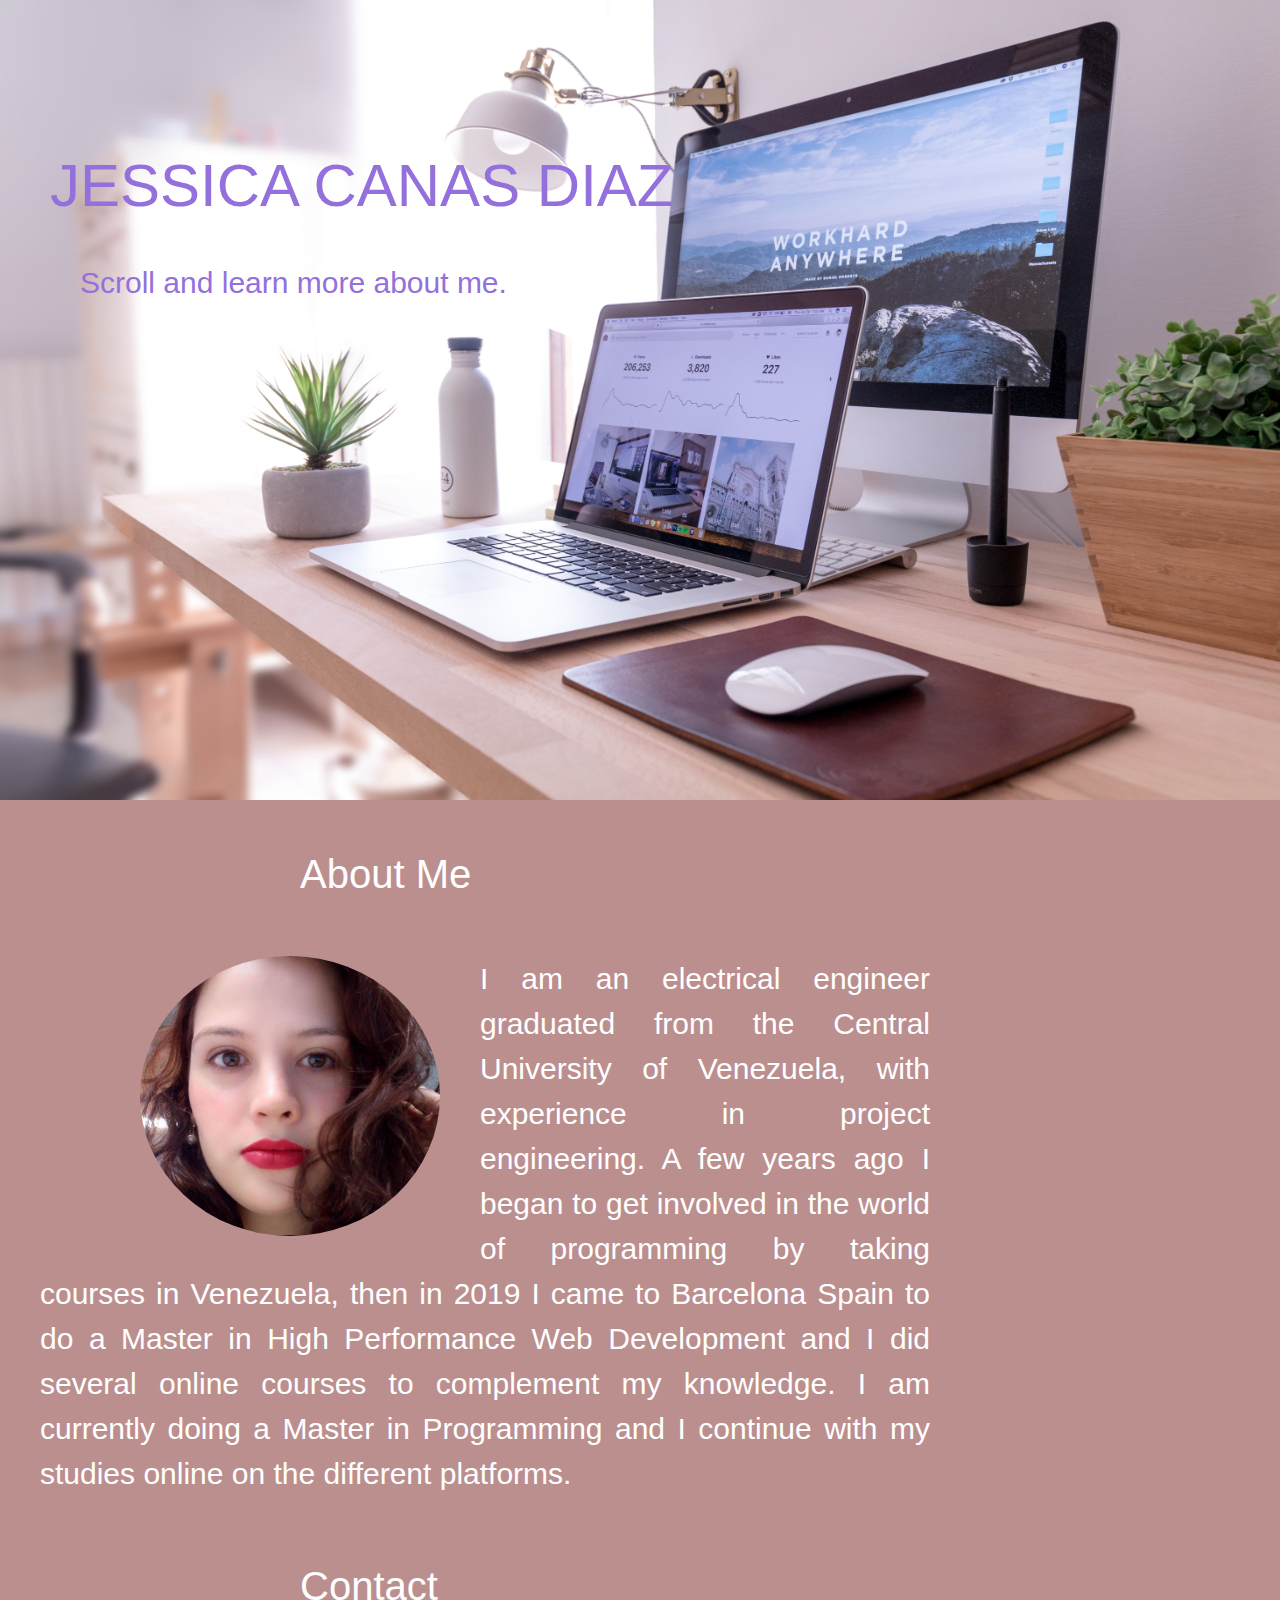
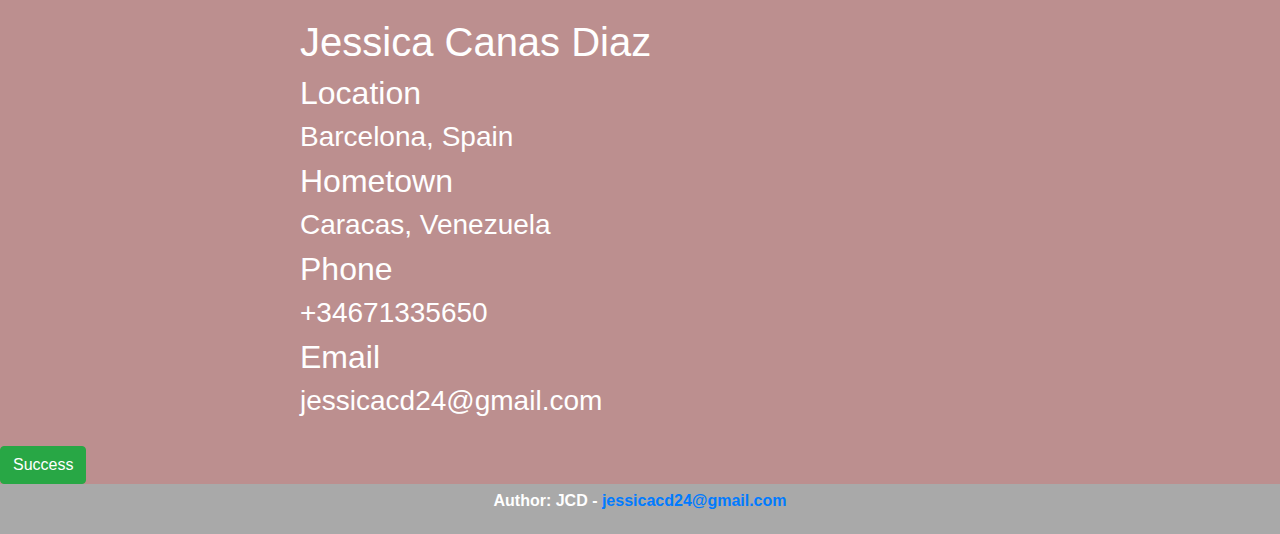
==== index.html @ 79d181d4 "font-awesome, bootstrap and contact" ====
<!DOCTYPE html>
<html lang="en">
<head>
    <title>Jessica Canas Diaz - Resume</title>
    <link rel="stylesheet" href="css/index.css">
    <link rel="stylesheet" href="fontawesome-free-5.15.1-web/css/fontawesome.min.css">
    <link rel="stylesheet" href="https://maxcdn.bootstrapcdn.com/bootstrap/4.0.0/css/bootstrap.min.css" integrity="sha384-Gn5384xqQ1aoWXA+058RXPxPg6fy4IWvTNh0E263XmFcJlSAwiGgFAW/dAiS6JXm" crossorigin="anonymous">
</head>
<body>
    <div class="header">
        <img alt="Desktop" class="headImage" src="img/desktop.jpg"/>
        <h1 class="name">JESSICA CANAS DIAZ</h1>
        <p class="learnMore">Scroll and learn more about me.</p>
    </div>
    <div class="aboutMe">
        <h1 class="title">About Me</h1>
        <p  class="description"><img alt="Avatar" class="avatar" src="img/avatar.jpeg"/>I am an electrical engineer graduated from the Central University of Venezuela, with experience in project engineering.
            A few years ago I began to get involved in the world of programming by taking courses in Venezuela, then in 2019
            I came to Barcelona Spain to do a Master in High Performance Web Development and I did several online courses to
            complement my knowledge.
            I am currently doing a Master in Programming and I continue with my studies online on the different platforms.
        </p>
        <div class="contact">
            <h1 class="contactTitle">Contact</h1>
            <h1 class="contactName">Jessica Canas Diaz</h1>
            <h2>Location</h2>
            <h3>Barcelona, Spain</h3>
            <h2>Hometown</h2>
            <h3>Caracas, Venezuela</h3>
            <h2>Phone</h2>
            <h3>+34671335650</h3>
            <h2>Email</h2>
            <h3>jessicacd24@gmail.com</h3>
        </div>
        <button type="button" class="btn btn-success">Success</button>
    </div>

    <footer>
        <p>Author: JCD - <a href="mailto:jessicacd24@gmail.com">jessicacd24@gmail.com</a></p>
    </footer>
</body>
</html>
---- css/index.css ----
.headImage
{
    width: 100%;
    height: 800px;
    position: relative;
}

.name
{
    position: absolute;
    top: 150px;
    left: 50px;
    color: mediumpurple;
    font-size: 60px;
}

.learnMore
{
    position: absolute;
    top: 260px;
    left: 80px;
    color: mediumpurple;
    font-size: 30px;
}

.aboutMe
{
    background-color: rosybrown;
    color: white;
}

.title
{
    padding-left: 300px;
    padding-top: 50px;
    padding-bottom: 50px;
}

.description
{
    padding-left: 40px;
    padding-right: 350px;
    display: inline-block;
    font-size: 30px;
    text-align: justify;
}

.avatar
{
    border-radius: 50%;
    margin-left: 100px;
    height: 280px;
    width: 300px;
    float: left;
    margin-right: 40px;
}

.contact
{
    padding-left: 300px;
    padding-top: 50px;
    padding-bottom: 20px;
}


footer
{
    background-color: darkgray;
    color: white;
    font-weight: bolder;
    text-align: center;
    width: 100%;
    text-decoration: none;
    height: 50px;
    padding-top: 5px;
}
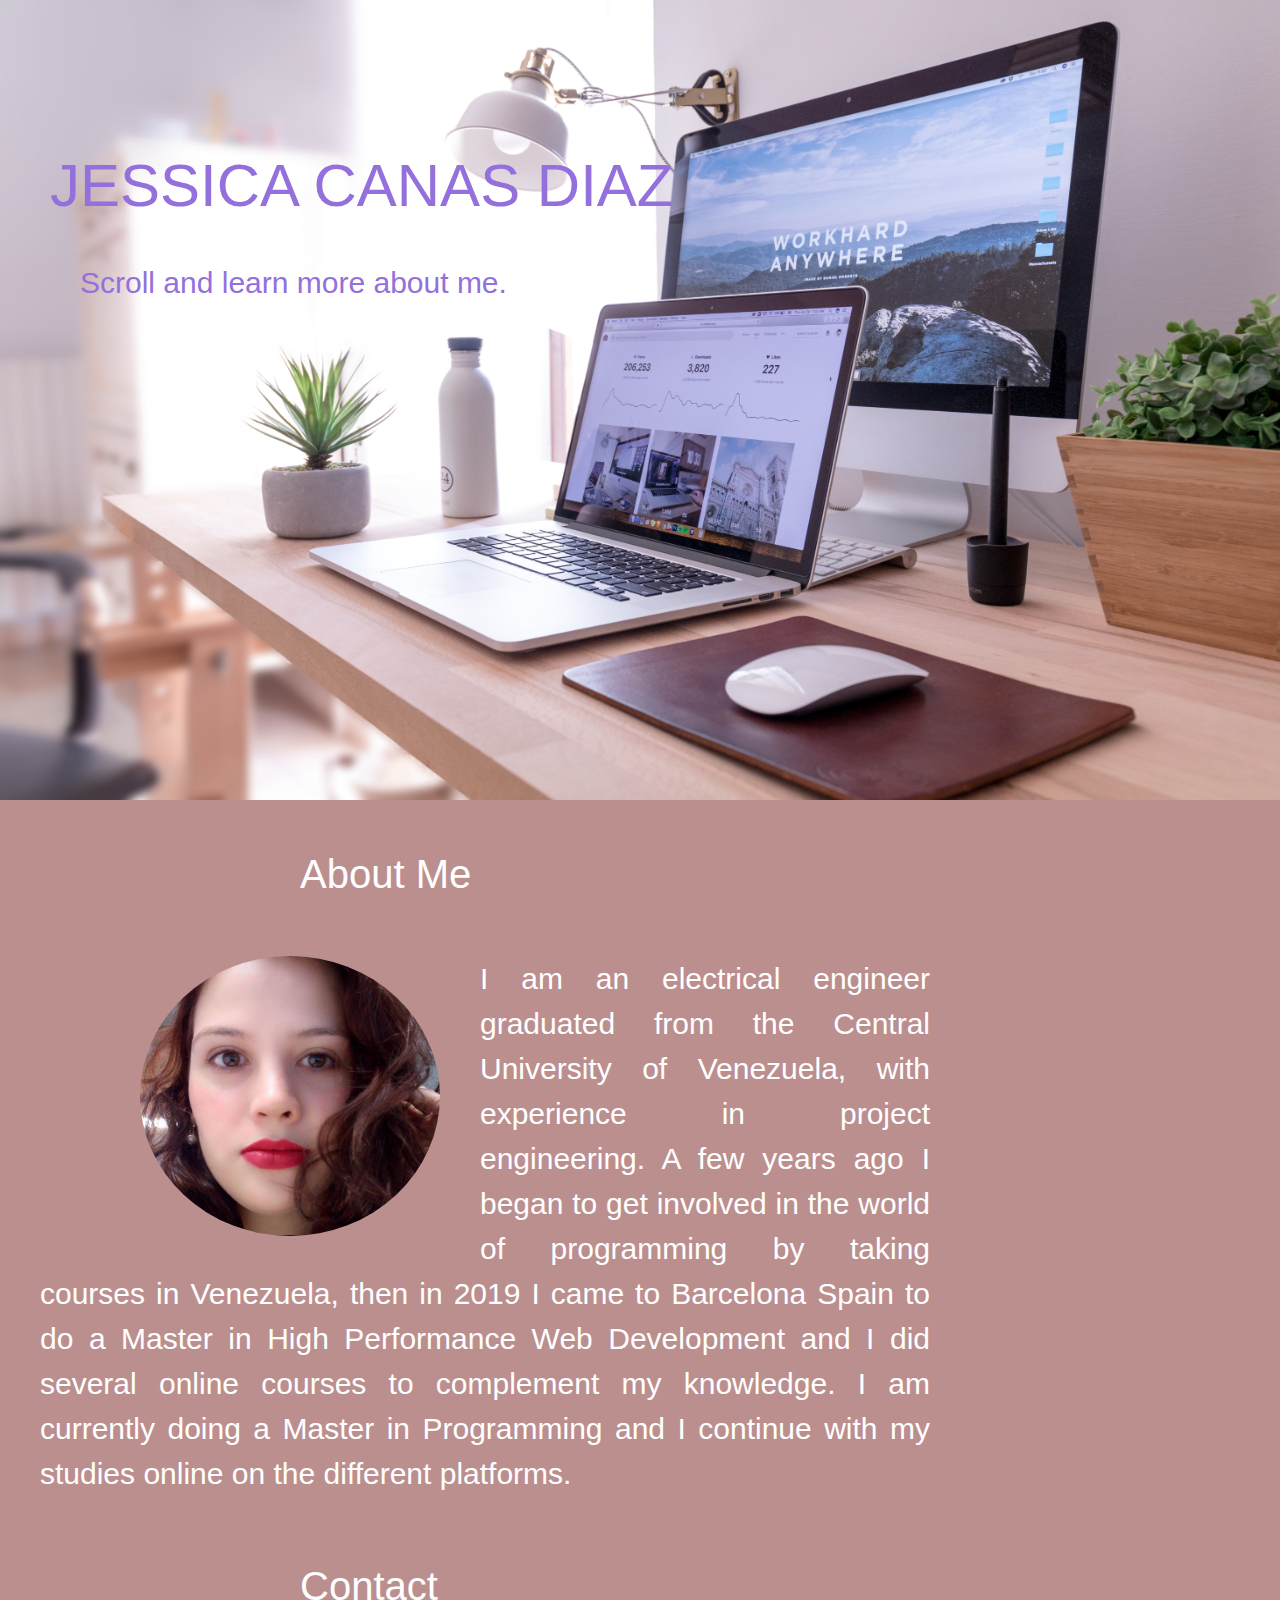
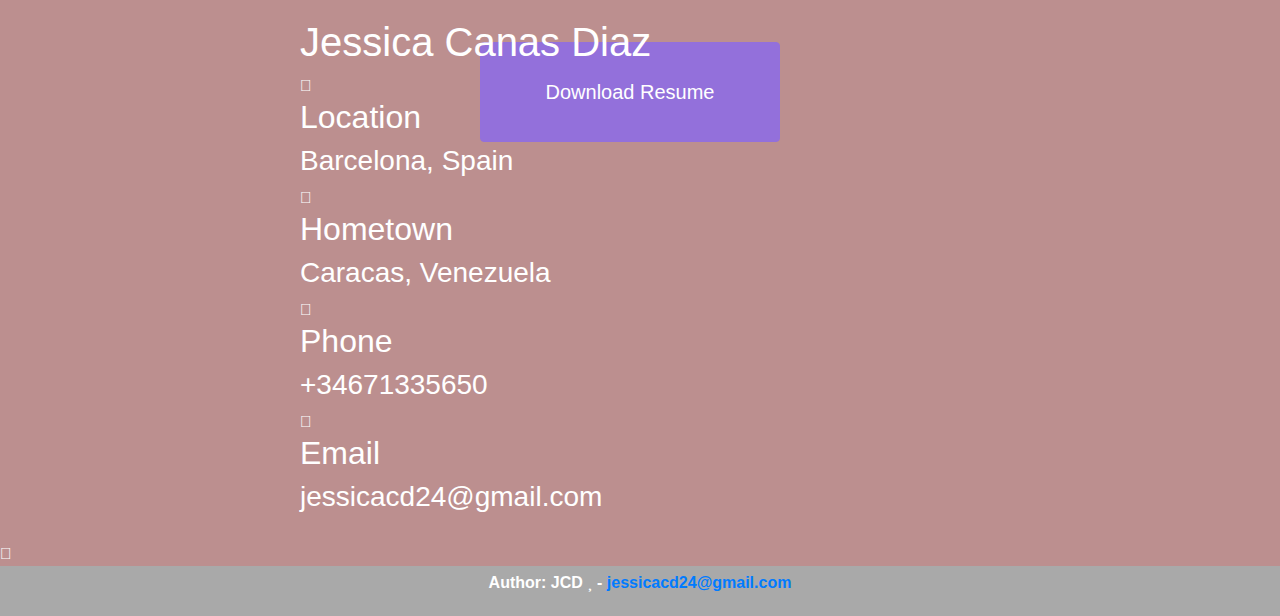
==== commit 9fc71469: "button download resume" ====
--- a/index.html
+++ b/index.html
@@ -3,7 +3,7 @@
 <head>
     <title>Jessica Canas Diaz - Resume</title>
     <link rel="stylesheet" href="css/index.css">
-    <link rel="stylesheet" href="fontawesome-free-5.15.1-web/css/fontawesome.min.css">
+    <link rel="stylesheet" href="css/fontawesome.min.css">
     <link rel="stylesheet" href="https://maxcdn.bootstrapcdn.com/bootstrap/4.0.0/css/bootstrap.min.css" integrity="sha384-Gn5384xqQ1aoWXA+058RXPxPg6fy4IWvTNh0E263XmFcJlSAwiGgFAW/dAiS6JXm" crossorigin="anonymous">
 </head>
 <body>
@@ -23,20 +23,24 @@
         <div class="contact">
             <h1 class="contactTitle">Contact</h1>
             <h1 class="contactName">Jessica Canas Diaz</h1>
+            <i class="fas fa-globe-americas"> </i>
             <h2>Location</h2>
             <h3>Barcelona, Spain</h3>
+            <i class="fas fa-globe"> </i>
             <h2>Hometown</h2>
             <h3>Caracas, Venezuela</h3>
+            <i class="fas fa-phone-alt"> </i>
             <h2>Phone</h2>
             <h3>+34671335650</h3>
+            <i class="fas fa-envelope-open-text"> </i>
             <h2>Email</h2>
             <h3>jessicacd24@gmail.com</h3>
         </div>
-        <button type="button" class="btn btn-success">Success</button>
+        <i class="fas fa-download"></i> <button type="button" class="btn btn-success" id="btn">Download Resume</button>
     </div>
 
     <footer>
-        <p>Author: JCD - <a href="mailto:jessicacd24@gmail.com">jessicacd24@gmail.com</a></p>
+        <p>Author: JCD  <i class="fas fa-heart"> </i> - <a href="mailto:jessicacd24@gmail.com">jessicacd24@gmail.com</a></p>
     </footer>
 </body>
 </html>--- a/css/index.css
+++ b/css/index.css
@@ -62,6 +62,33 @@
     padding-bottom: 20px;
 }
 
+#btn
+{
+    float: right;
+    margin-top: -500px;
+    margin-right: 500px;
+    width: 300px;
+    height: 100px;
+    font-size: 20px;
+    background-color: mediumpurple;
+    border-color: mediumpurple;
+    cursor: pointer;
+}
+
+#btn:focus
+{
+    outline: none;
+    box-shadow: none;
+    border:2px solid transparent;
+    background-color: purple;
+}
+
+#btn:hover
+{
+    background-color: purple;
+    border:2px solid transparent;
+    box-shadow: none;
+}
 
 footer
 {
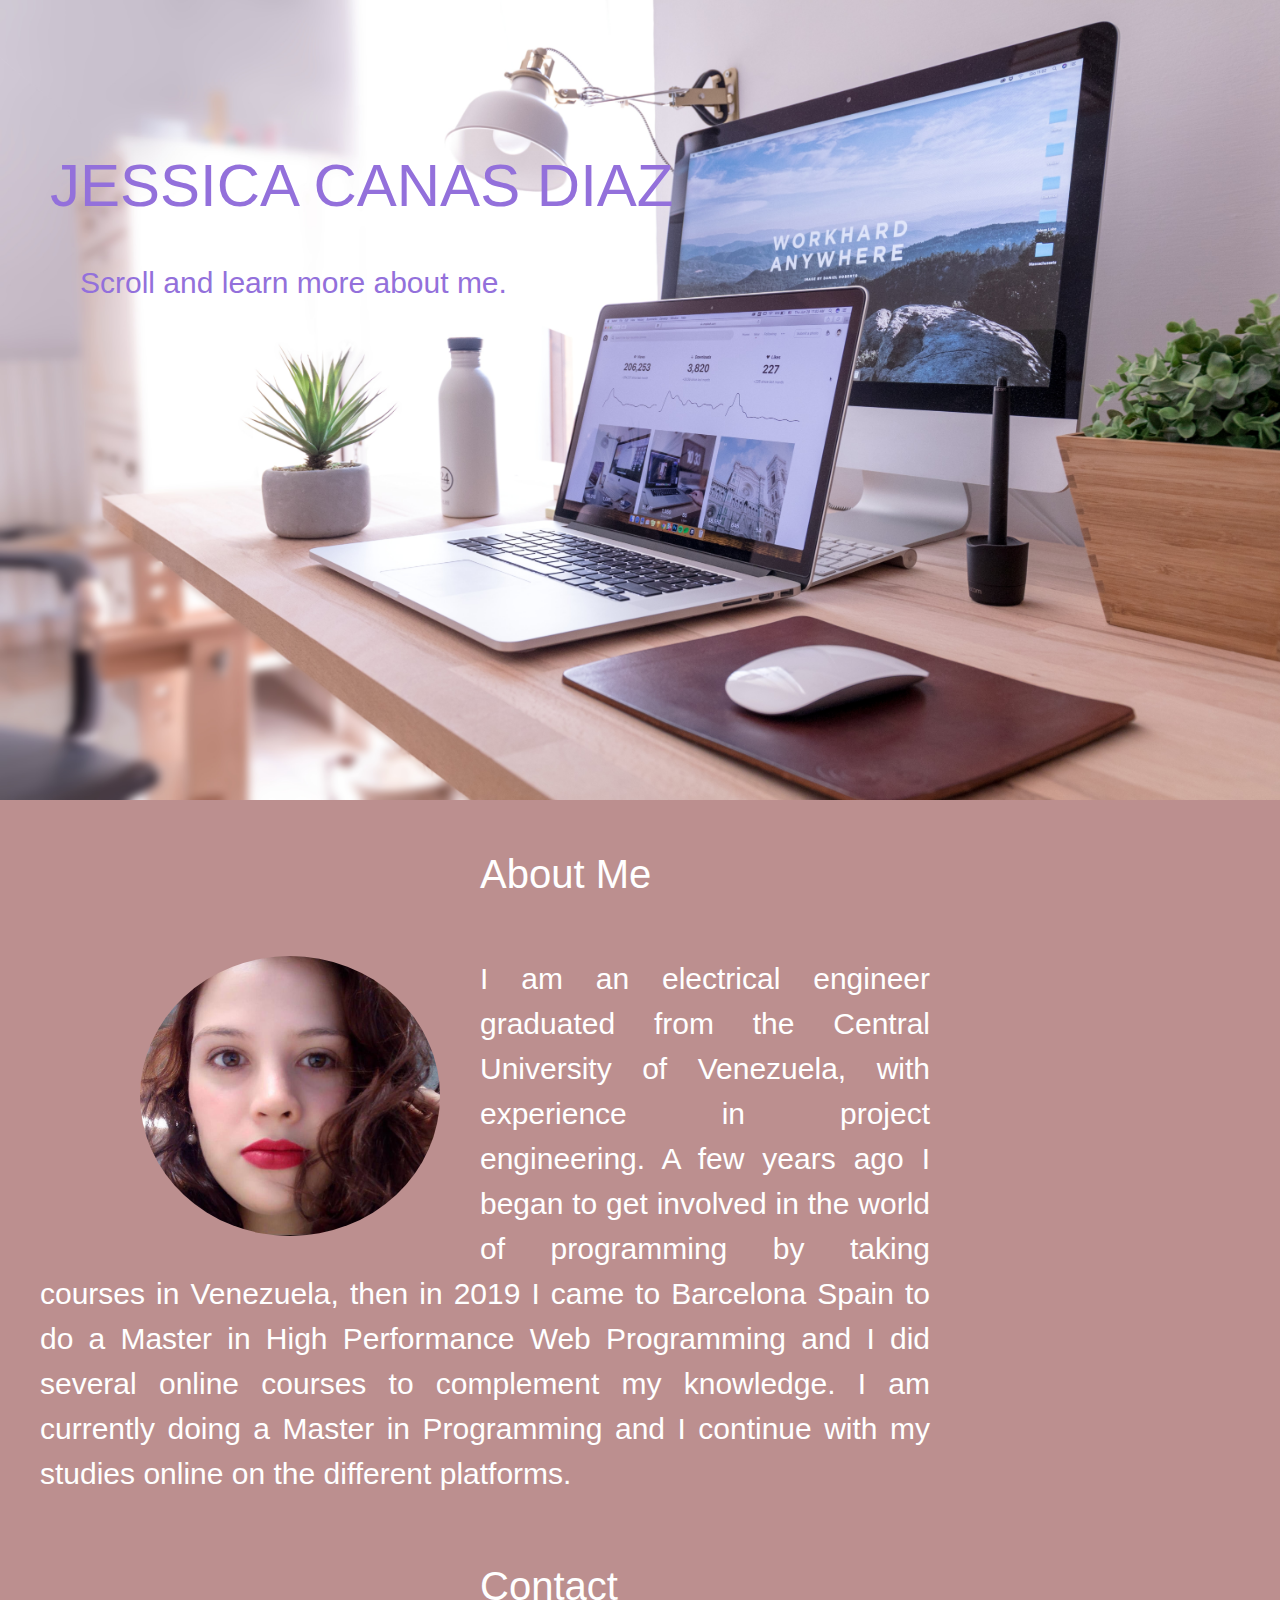
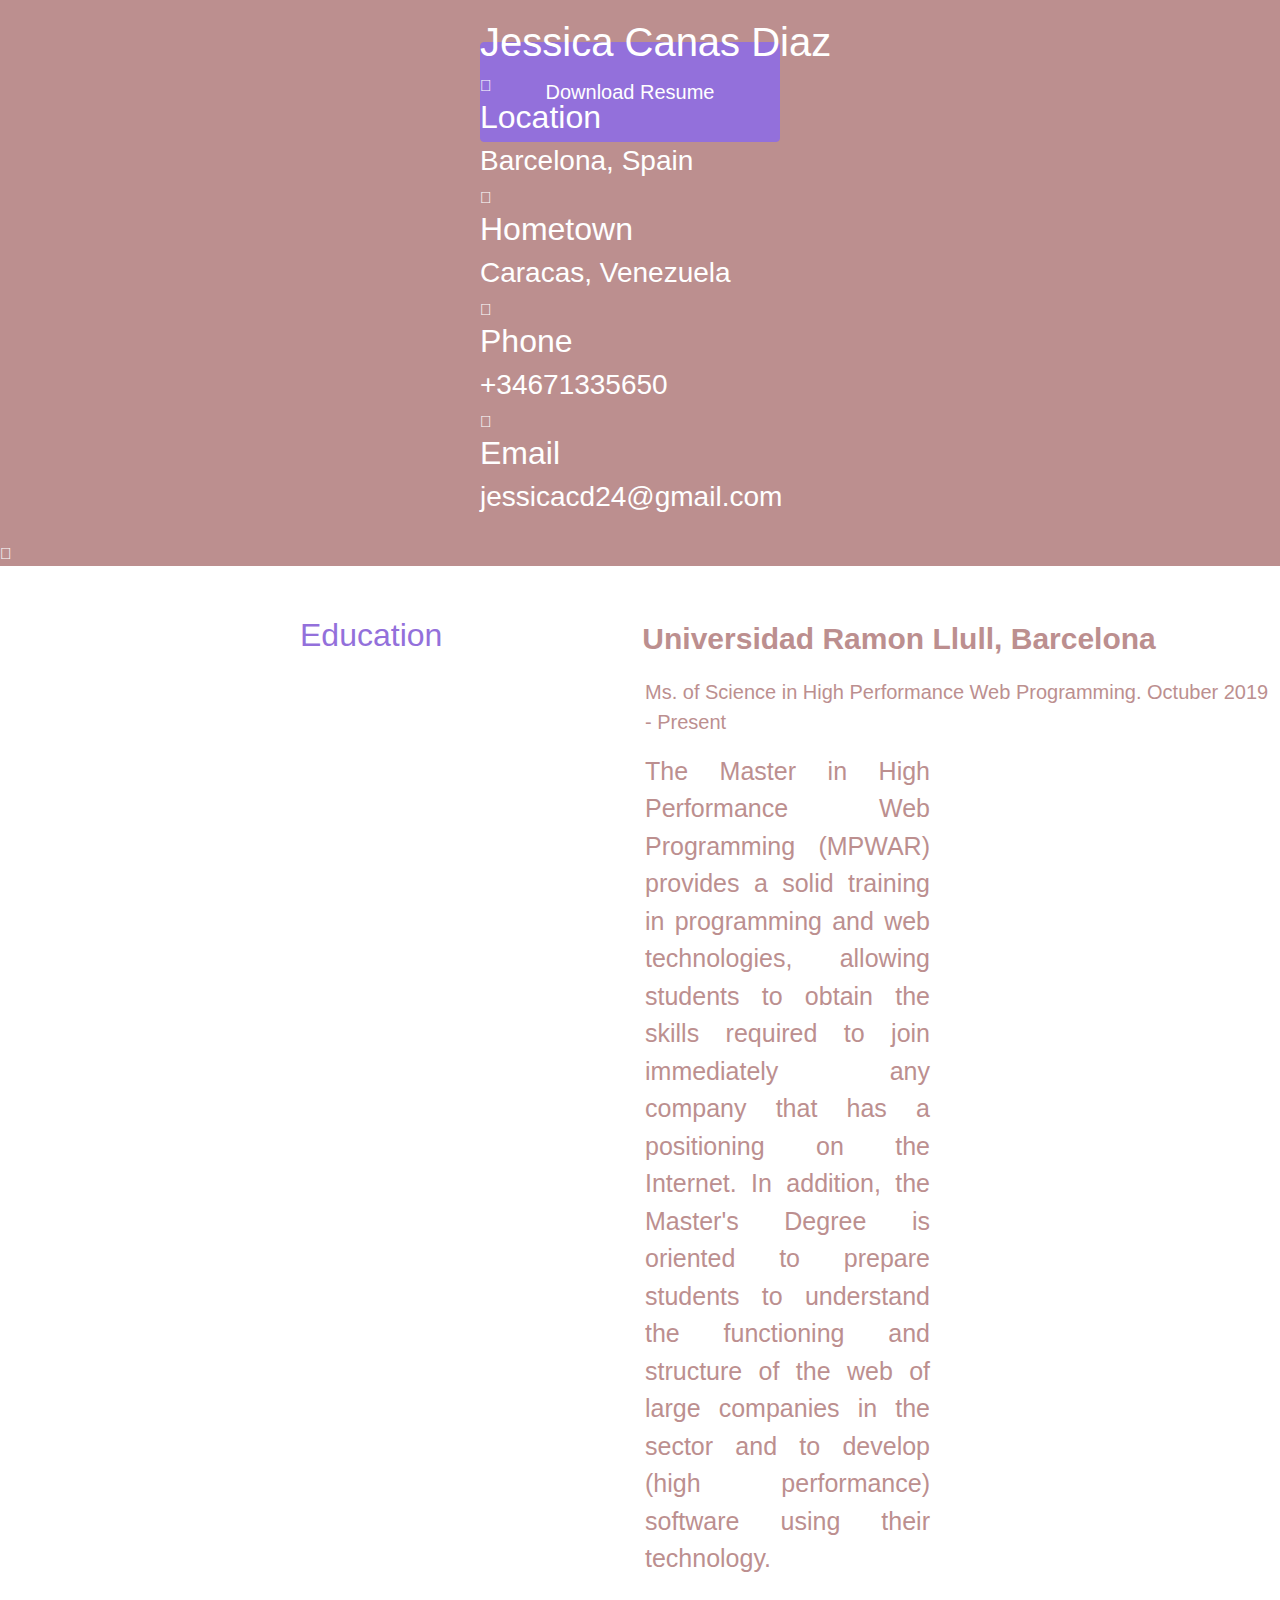
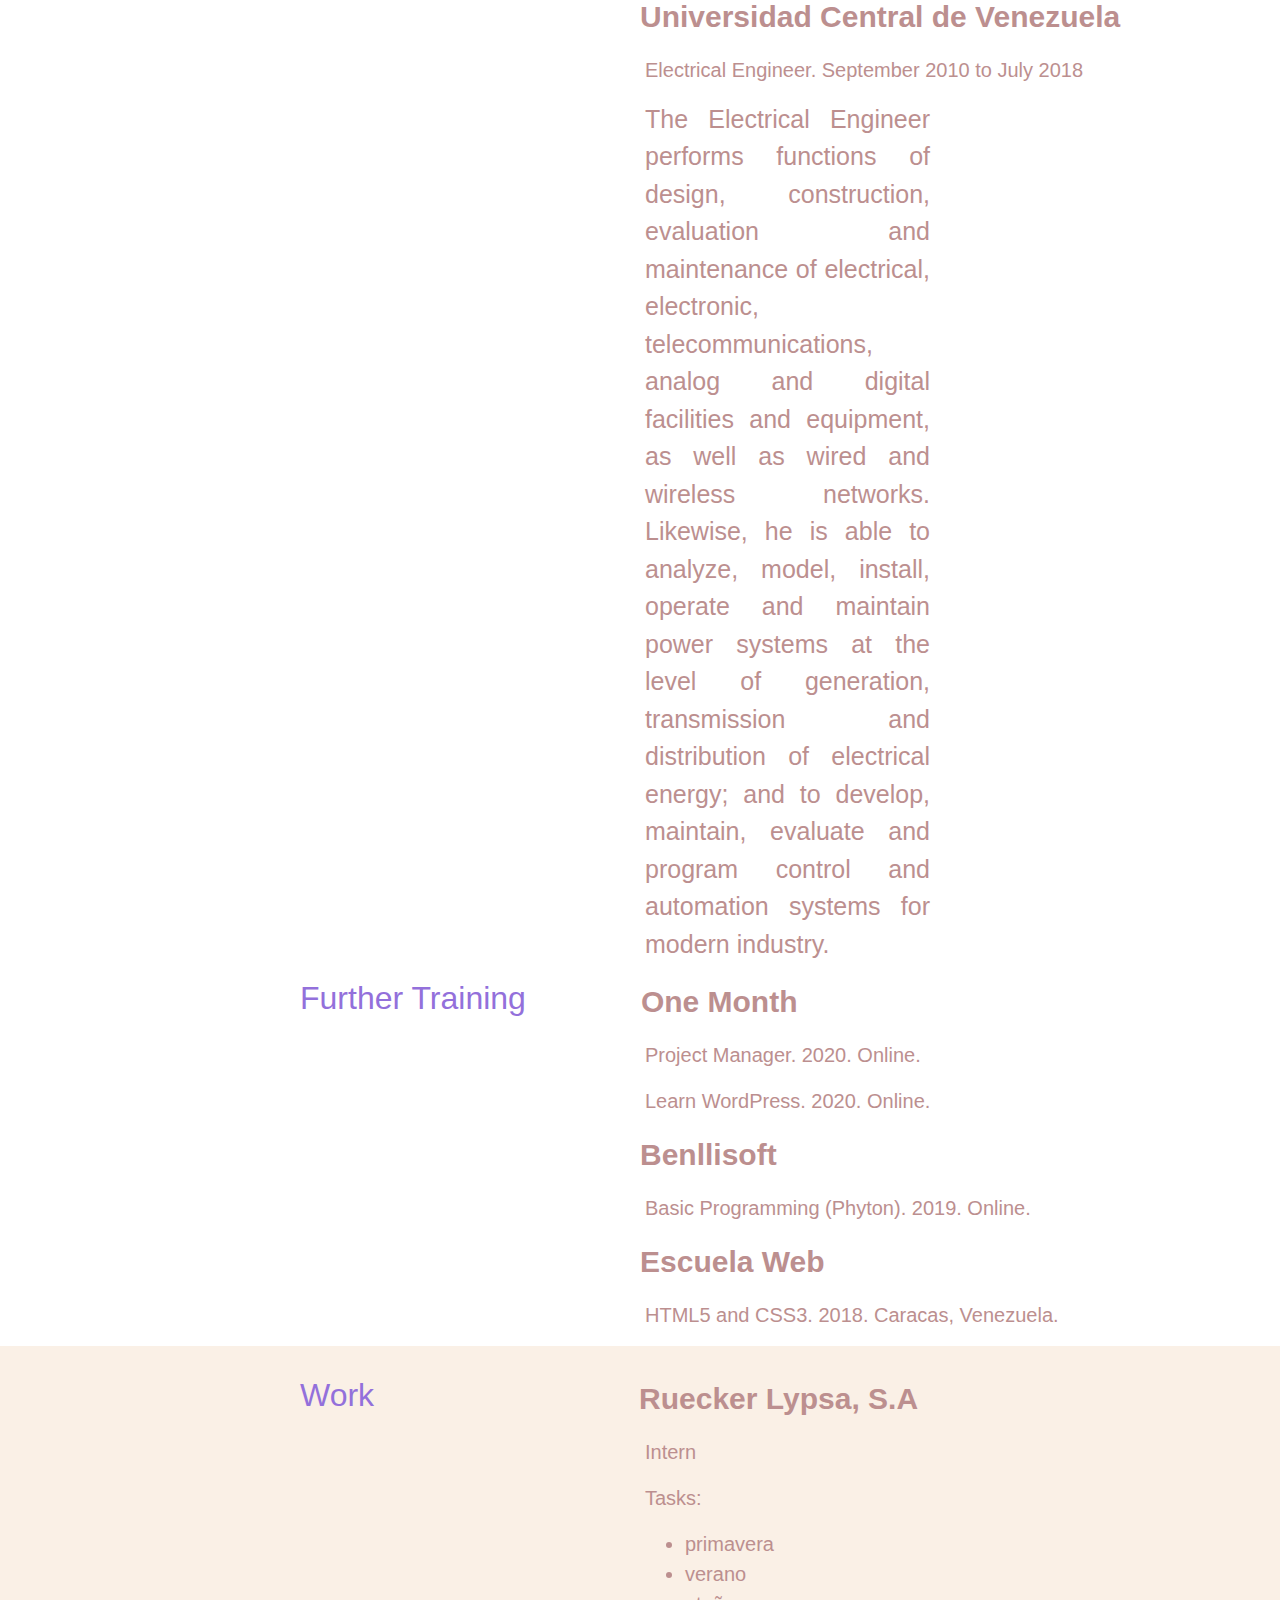
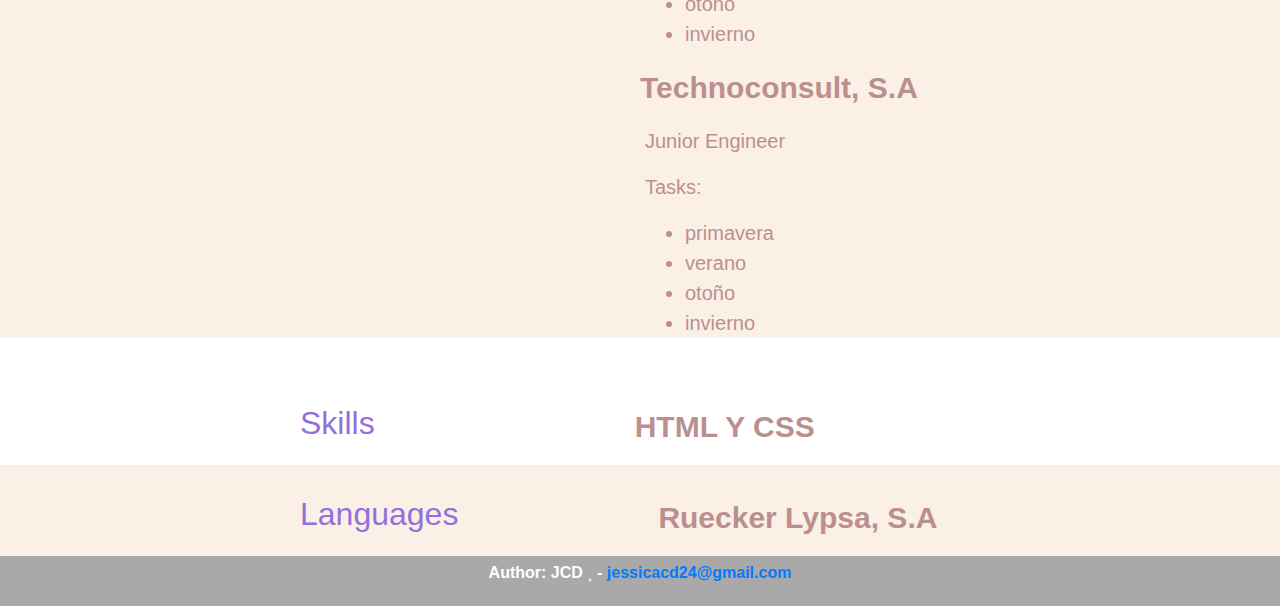
==== commit 881dd725: "education and work" ====
--- a/index.html
+++ b/index.html
@@ -13,10 +13,10 @@
         <p class="learnMore">Scroll and learn more about me.</p>
     </div>
     <div class="aboutMe">
-        <h1 class="title">About Me</h1>
+        <h1 class="aboutMe-title">About Me</h1>
         <p  class="description"><img alt="Avatar" class="avatar" src="img/avatar.jpeg"/>I am an electrical engineer graduated from the Central University of Venezuela, with experience in project engineering.
             A few years ago I began to get involved in the world of programming by taking courses in Venezuela, then in 2019
-            I came to Barcelona Spain to do a Master in High Performance Web Development and I did several online courses to
+            I came to Barcelona Spain to do a Master in High Performance Web Programming and I did several online courses to
             complement my knowledge.
             I am currently doing a Master in Programming and I continue with my studies online on the different platforms.
         </p>
@@ -36,7 +36,73 @@
             <h2>Email</h2>
             <h3>jessicacd24@gmail.com</h3>
         </div>
-        <i class="fas fa-download"></i> <button type="button" class="btn btn-success" id="btn">Download Resume</button>
+        <i class="fas fa-download"></i> <button type="button" class="btn btn-success" id="btn"><a id="resume-link" href="doc/JessicaCanasResume.pdf">Download Resume</a></button>
+    </div>
+    <div class="education">
+        <h2 class="education-title">Education</h2>
+        <p class="education-school">Universidad Ramon Llull, Barcelona</p>
+        <p class="education-degree">Ms. of Science in High Performance Web Programming. Octuber 2019 - Present</p>
+        <p class="education-description">The Master in High Performance Web Programming (MPWAR) provides a
+            solid training in programming and web technologies, allowing students to obtain the skills
+            required to join immediately any company that has a positioning on the Internet. In addition,
+            the Master's Degree is oriented to prepare students to understand the functioning and structure
+            of the web of large companies in the sector and to develop (high performance) software using
+            their technology.
+        </p>
+
+        <p class="education-school" id="ucv-title">Universidad Central de Venezuela</p>
+        <p class="education-degree">Electrical Engineer. September 2010 to July 2018</p>
+        <p class="education-description">The Electrical Engineer performs functions of design, construction,
+            evaluation and maintenance of electrical, electronic, telecommunications, analog and digital
+            facilities and equipment, as well as wired and wireless networks. Likewise, he is able to
+            analyze, model, install, operate and maintain power systems at the level of generation,
+            transmission and distribution of electrical energy; and to develop, maintain, evaluate and
+            program control and automation systems for modern industry.
+        </p>
+
+        <h2 class="education-title">Further Training</h2>
+        <p class="education-school" id="oneMonth">One Month</p>
+        <p class="education-degree">Project Manager.  2020. Online.</p>
+        <p class="education-degree">Learn WordPress.  2020. Online.</p>
+        <p class="education-school" id="benllisoft">Benllisoft</p>
+        <p class="education-degree">Basic Programming (Phyton).  2019. Online.</p>
+        <p class="education-school" id="school-web">Escuela Web</p>
+        <p class="education-degree">HTML5 and CSS3.  2018. Caracas, Venezuela.</p>
+    </div>
+    <div class="work">
+        <h2 class="education-title">Work</h2>
+        <p class="education-school" id="ruecker">Ruecker Lypsa, S.A</p>
+        <div class="education-degree">
+            <p>Intern</p>
+            <p>Tasks:</p>
+            <ul>
+                <li> primavera</li>
+                <li> verano </li>
+                <li> otoño </li>
+                <li> invierno </li>
+            </ul>
+        </div>
+        <p class="education-school" id="technoconsult">Technoconsult, S.A</p>
+        <div class="education-degree">
+            <p>Junior Engineer</p>
+            <p>Tasks:</p>
+            <ul>
+                <li> primavera</li>
+                <li> verano </li>
+                <li> otoño </li>
+                <li> invierno </li>
+            </ul>
+        </div>
+    </div>
+
+    <div class="skills">
+        <h2 class="education-title">Skills</h2>
+        <p class="education-school" id="html">HTML Y CSS</p>
+    </div>
+
+    <div class="languages">
+        <h2 class="education-title">Languages</h2>
+        <p class="education-school" id=" ">Ruecker Lypsa, S.A</p>
     </div>
 
     <footer>
--- a/css/index.css
+++ b/css/index.css
@@ -29,9 +29,9 @@
     color: white;
 }
 
-.title
+.aboutMe-title
 {
-    padding-left: 300px;
+    padding-left: 480px;
     padding-top: 50px;
     padding-bottom: 50px;
 }
@@ -57,7 +57,7 @@
 
 .contact
 {
-    padding-left: 300px;
+    padding-left: 480px;
     padding-top: 50px;
     padding-bottom: 20px;
 }
@@ -90,6 +90,102 @@
     box-shadow: none;
 }
 
+#resume-link:link, #resume-link:visited, #resume-link:active
+{
+    text-decoration:none;
+    color: white;
+}
+
+.education
+{
+    background-color: white;
+    padding-top: 50px;
+}
+
+.education-title
+{
+    padding-left: 300px;
+    color: mediumpurple;
+    float: left;
+}
+
+.education-school
+{
+    display: inline-block;
+    padding-left: 200px;
+    font-size: 30px;
+    color: rosybrown;
+    font-weight: bolder;
+}
+
+.education-degree
+{
+    padding-left: 645px;
+    font-size: 20px;
+    color: rosybrown;
+}
+
+.education-description
+{
+    padding-left: 645px;
+    padding-right: 350px;
+    font-size: 25px;
+    color: rosybrown;
+    text-align: justify;
+}
+
+#ucv-title
+{
+    padding-left: 640px;
+}
+
+#oneMonth
+{
+    padding-left: 115px;
+}
+
+#benllisoft
+{
+    padding-left: 640px;
+}
+
+#school-web
+{
+    padding-left: 640px;
+}
+.work
+{
+    background-color: linen;
+    padding-top: 30px;
+}
+
+#ruecker
+{
+    padding-left: 265px;
+}
+
+#technoconsult
+{
+    padding-left: 640px;
+}
+
+.skills
+{
+    background-color: white;
+    padding-top: 50px;
+}
+
+#html
+{
+    padding-left: 260px;
+}
+
+.languages
+{
+    background-color: linen;
+    padding-top: 30px;
+}
+
 footer
 {
     background-color: darkgray;
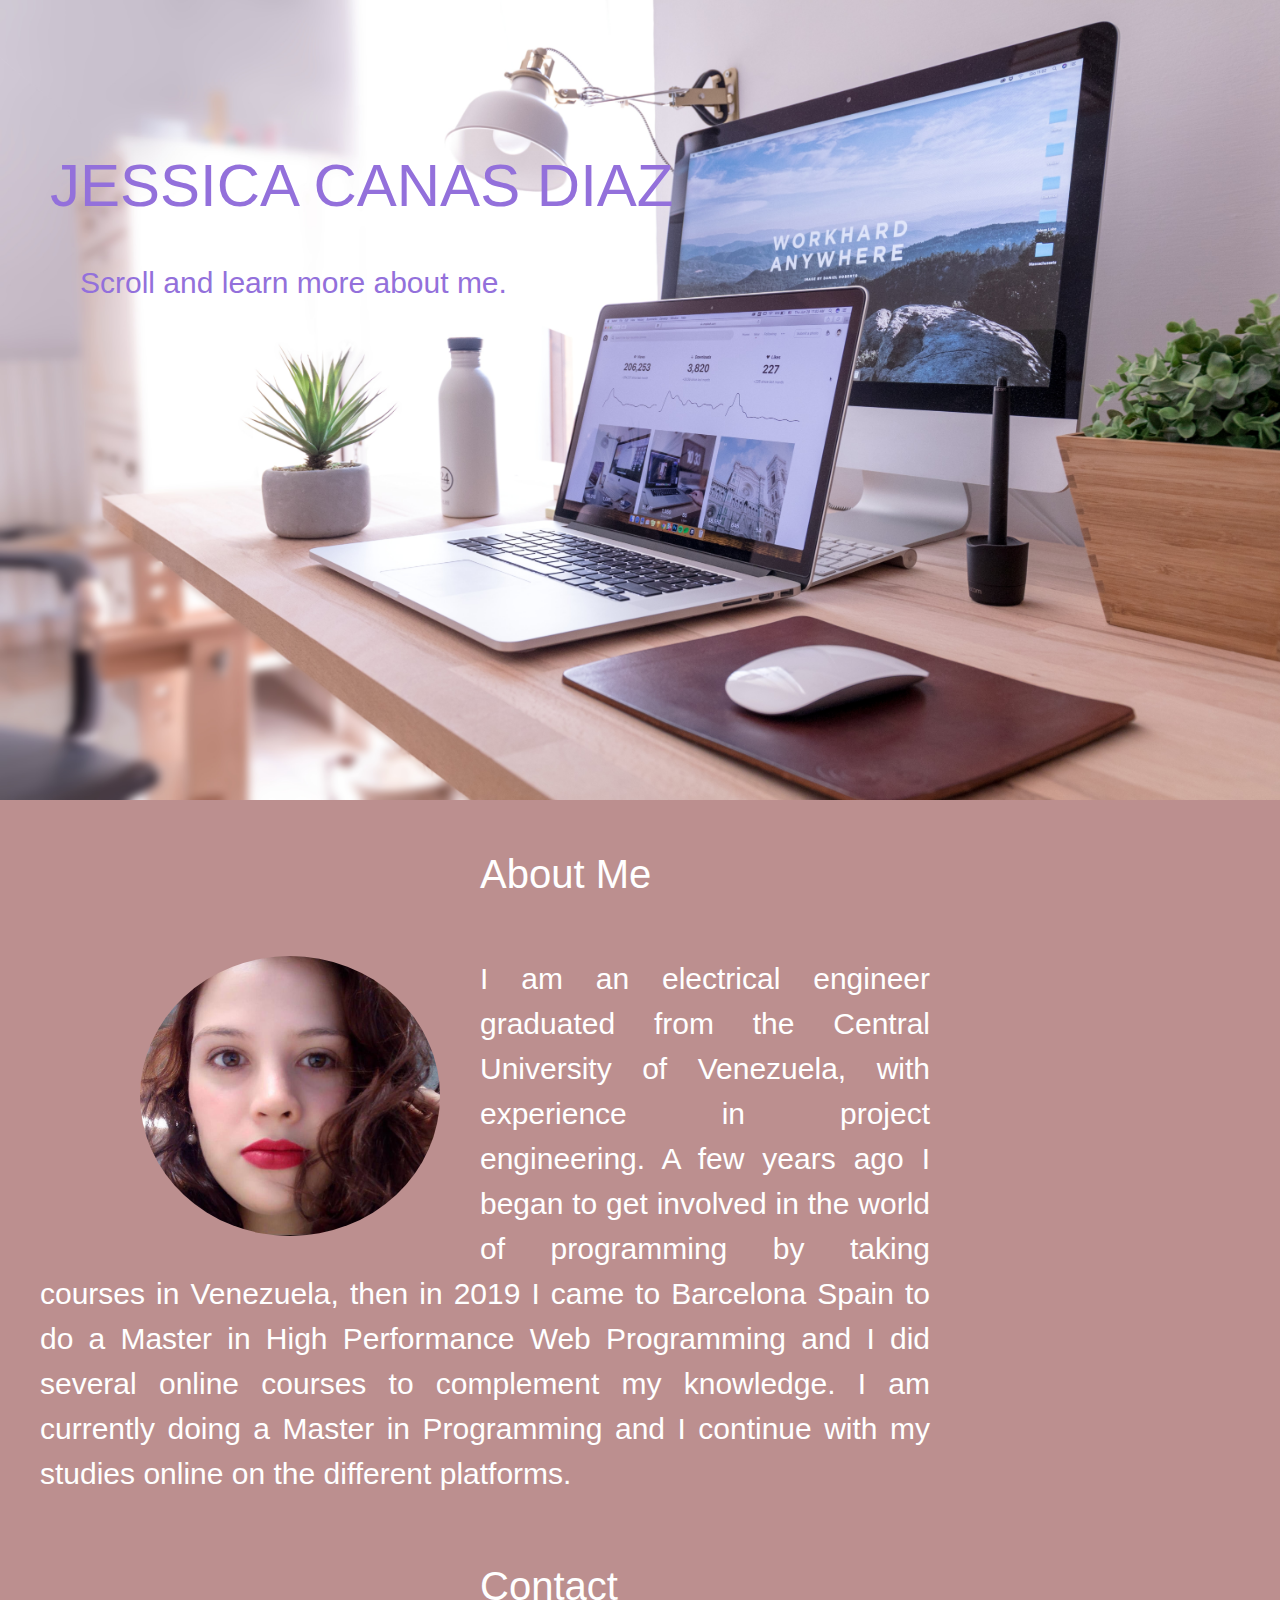
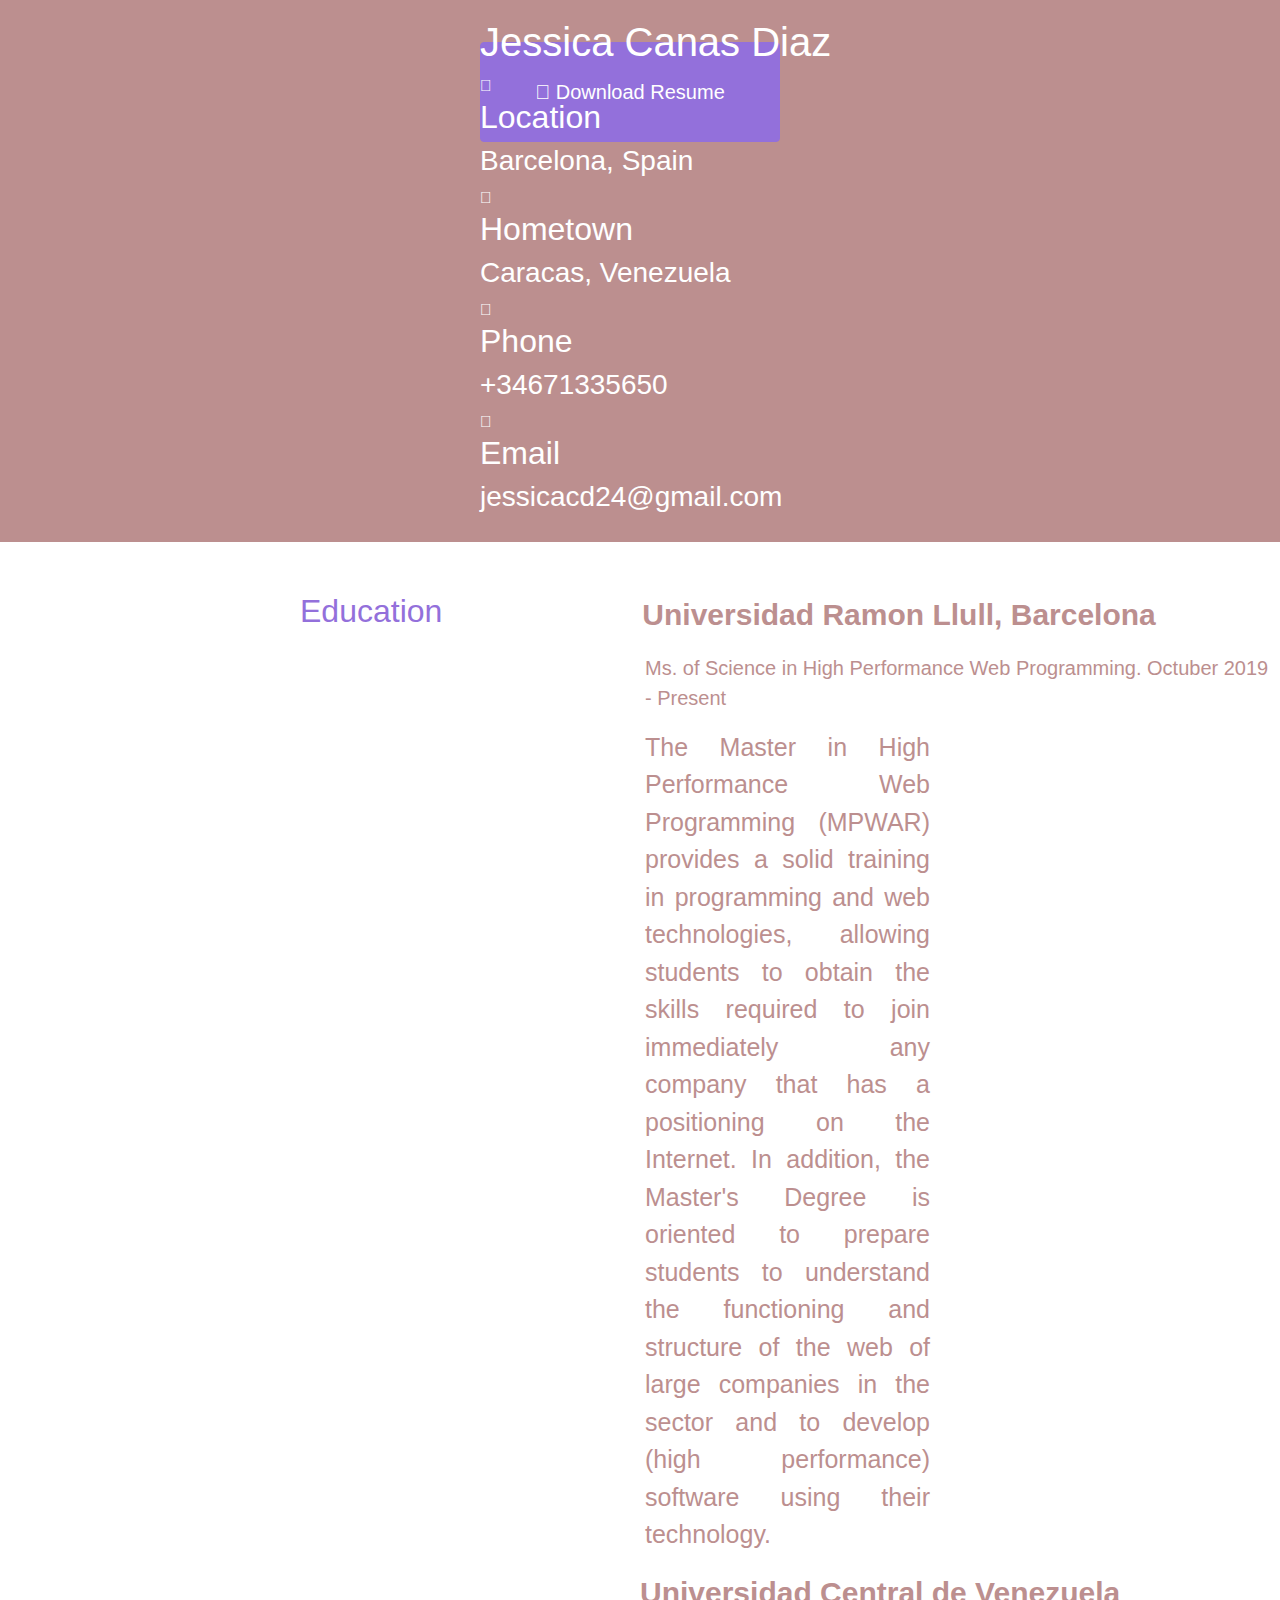
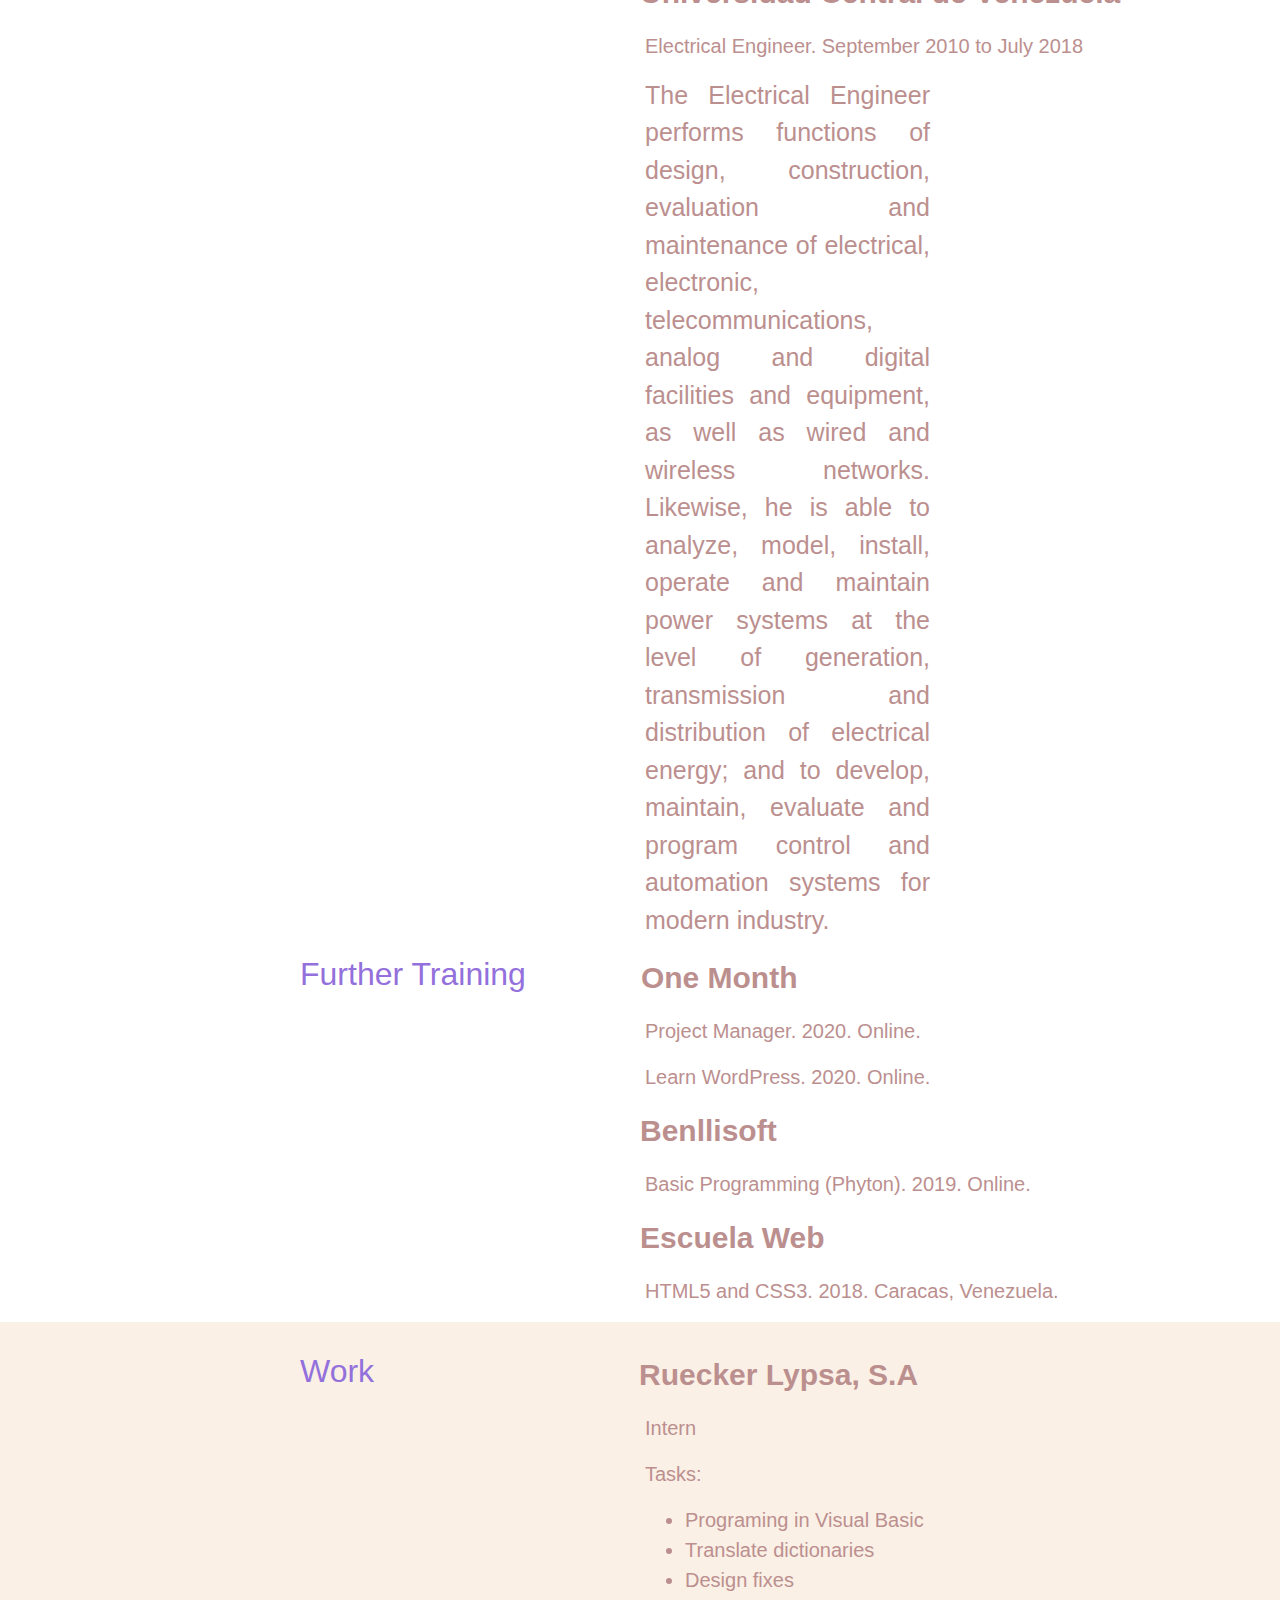
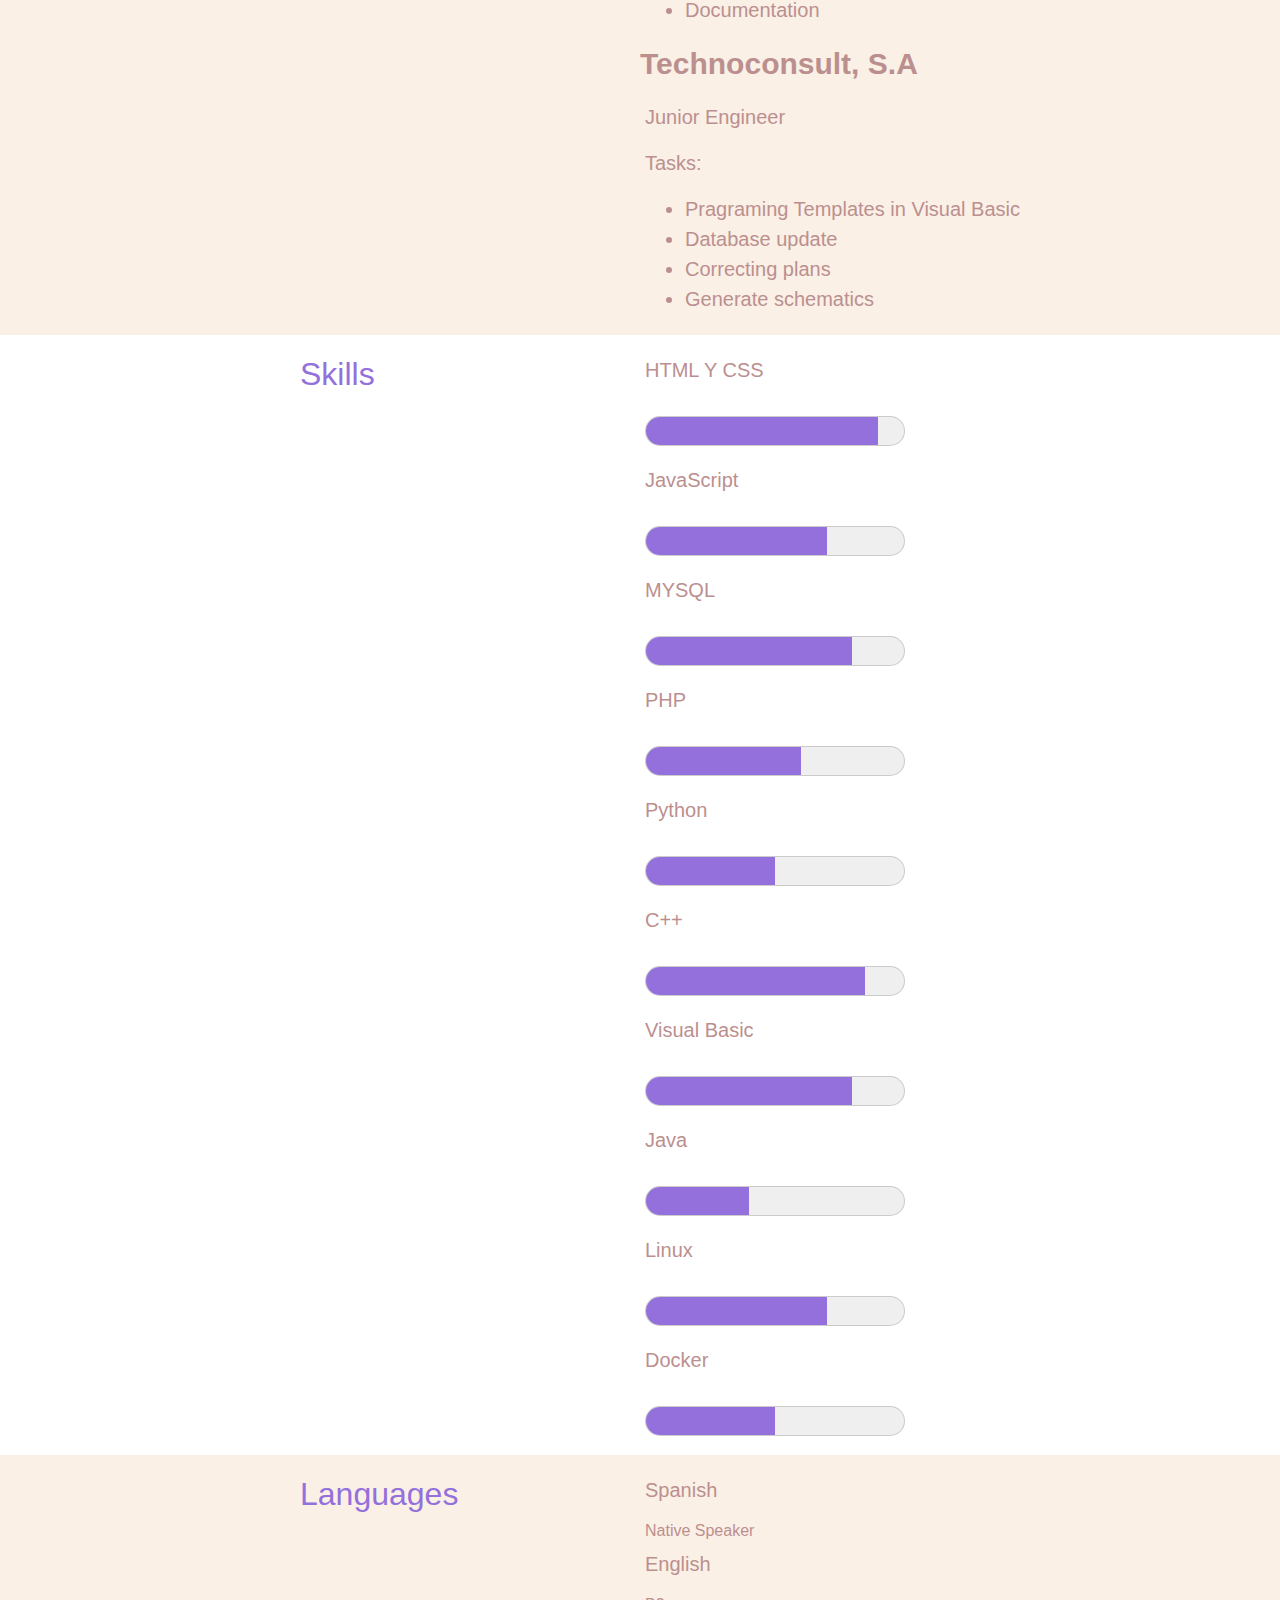
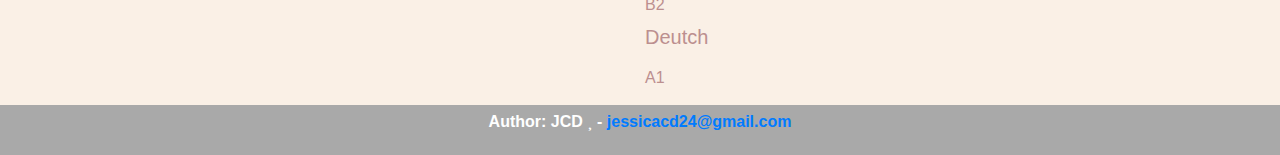
==== commit 5d55352a: "skills and languages" ====
--- a/index.html
+++ b/index.html
@@ -36,7 +36,7 @@
             <h2>Email</h2>
             <h3>jessicacd24@gmail.com</h3>
         </div>
-        <i class="fas fa-download"></i> <button type="button" class="btn btn-success" id="btn"><a id="resume-link" href="doc/JessicaCanasResume.pdf">Download Resume</a></button>
+        <button type="button" class="btn btn-success" id="btn"> <i class="fas fa-download"></i> <a id="resume-link" href="doc/JessicaCanasResume.pdf">Download Resume</a> </button>
     </div>
     <div class="education">
         <h2 class="education-title">Education</h2>
@@ -76,10 +76,10 @@
             <p>Intern</p>
             <p>Tasks:</p>
             <ul>
-                <li> primavera</li>
-                <li> verano </li>
-                <li> otoño </li>
-                <li> invierno </li>
+                <li>Programing in Visual Basic</li>
+                <li>Translate dictionaries</li>
+                <li>Design fixes</li>
+                <li>Documentation</li>
             </ul>
         </div>
         <p class="education-school" id="technoconsult">Technoconsult, S.A</p>
@@ -87,22 +87,51 @@
             <p>Junior Engineer</p>
             <p>Tasks:</p>
             <ul>
-                <li> primavera</li>
-                <li> verano </li>
-                <li> otoño </li>
-                <li> invierno </li>
+                <li>Pragraming Templates in Visual Basic</li>
+                <li>Database update</li>
+                <li>Correcting plans</li>
+                <li>Generate schematics</li>
             </ul>
         </div>
     </div>
 
     <div class="skills">
         <h2 class="education-title">Skills</h2>
-        <p class="education-school" id="html">HTML Y CSS</p>
+
+        <div class="education-degree">
+            <p>HTML Y CSS</p>
+            <meter min="0" max="100" value="90"></meter>
+            <p>JavaScript</p>
+            <meter min="0" max="100" value="70"></meter>
+            <p>MYSQL</p>
+            <meter min="0" max="100" value="80"></meter>
+            <p>PHP</p>
+            <meter min="0" max="100" value="60"></meter>
+            <p>Python</p>
+            <meter min="0" max="100" value="50"></meter>
+            <p>C++</p>
+            <meter min="0" max="100" value="85"></meter>
+            <p>Visual Basic</p>
+            <meter min="0" max="100" value="80"></meter>
+            <p>Java</p>
+            <meter min="0" max="100" value="40"></meter>
+            <p>Linux</p>
+            <meter min="0" max="100" value="70"></meter>
+            <p>Docker</p>
+            <meter min="0" max="100" value="50"></meter>
+        </div>
     </div>
 
     <div class="languages">
         <h2 class="education-title">Languages</h2>
-        <p class="education-school" id=" ">Ruecker Lypsa, S.A</p>
+        <div class="education-degree">
+            <p>Spanish</p>
+            <h6>Native Speaker</h6>
+            <p>English</p>
+            <h6>B2</h6>
+            <p>Deutch</p>
+            <h6>A1</h6>
+        </div>
     </div>
 
     <footer>
--- a/css/index.css
+++ b/css/index.css
@@ -157,6 +157,7 @@
 {
     background-color: linen;
     padding-top: 30px;
+    padding-bottom: 5px;
 }
 
 #ruecker
@@ -172,18 +173,30 @@
 .skills
 {
     background-color: white;
-    padding-top: 50px;
+    padding-top: 20px;
 }
 
 #html
 {
-    padding-left: 260px;
+    padding-left: 265px;
 }
 
 .languages
 {
     background-color: linen;
-    padding-top: 30px;
+    padding-top: 20px;
+    padding-bottom: 10px;
+}
+
+meter
+{
+    height: 60px;
+    width: 260px;
+}
+
+meter::-webkit-meter-optimum-value
+{
+    background: mediumpurple;
 }
 
 footer
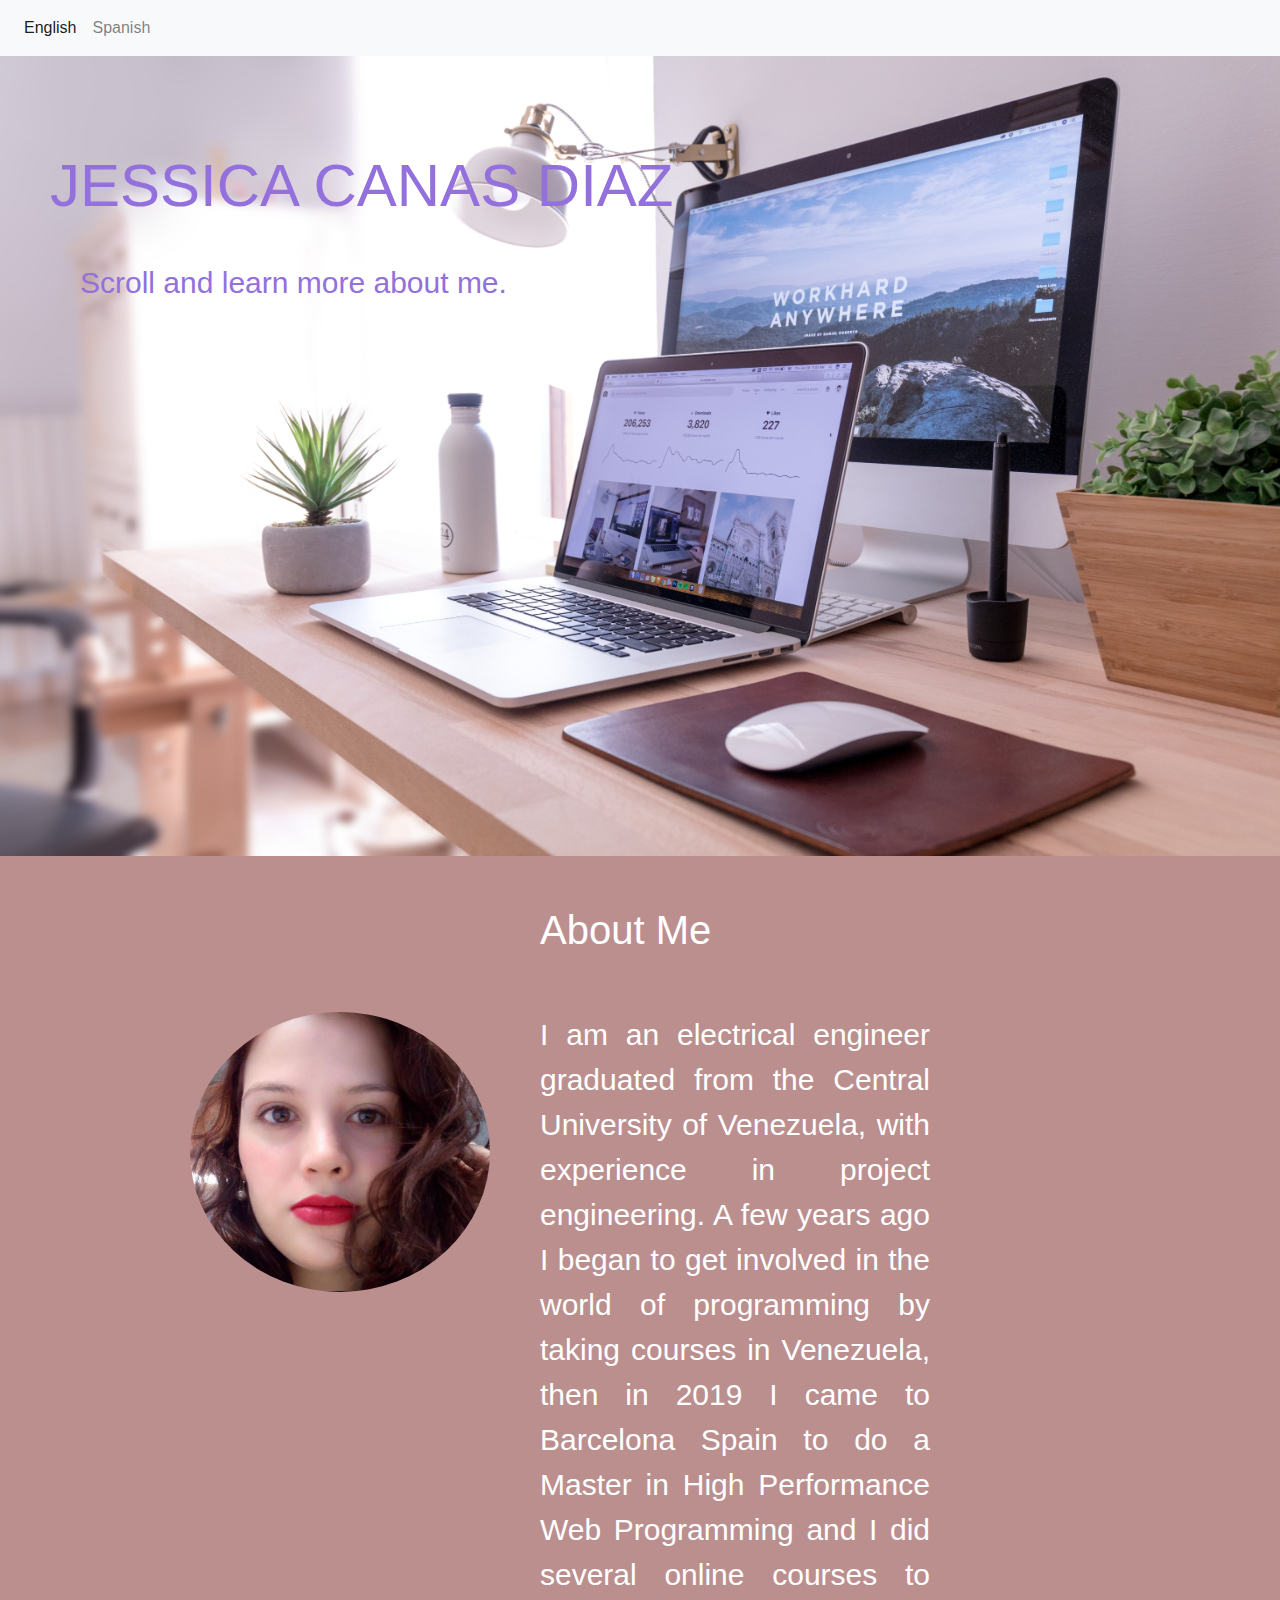
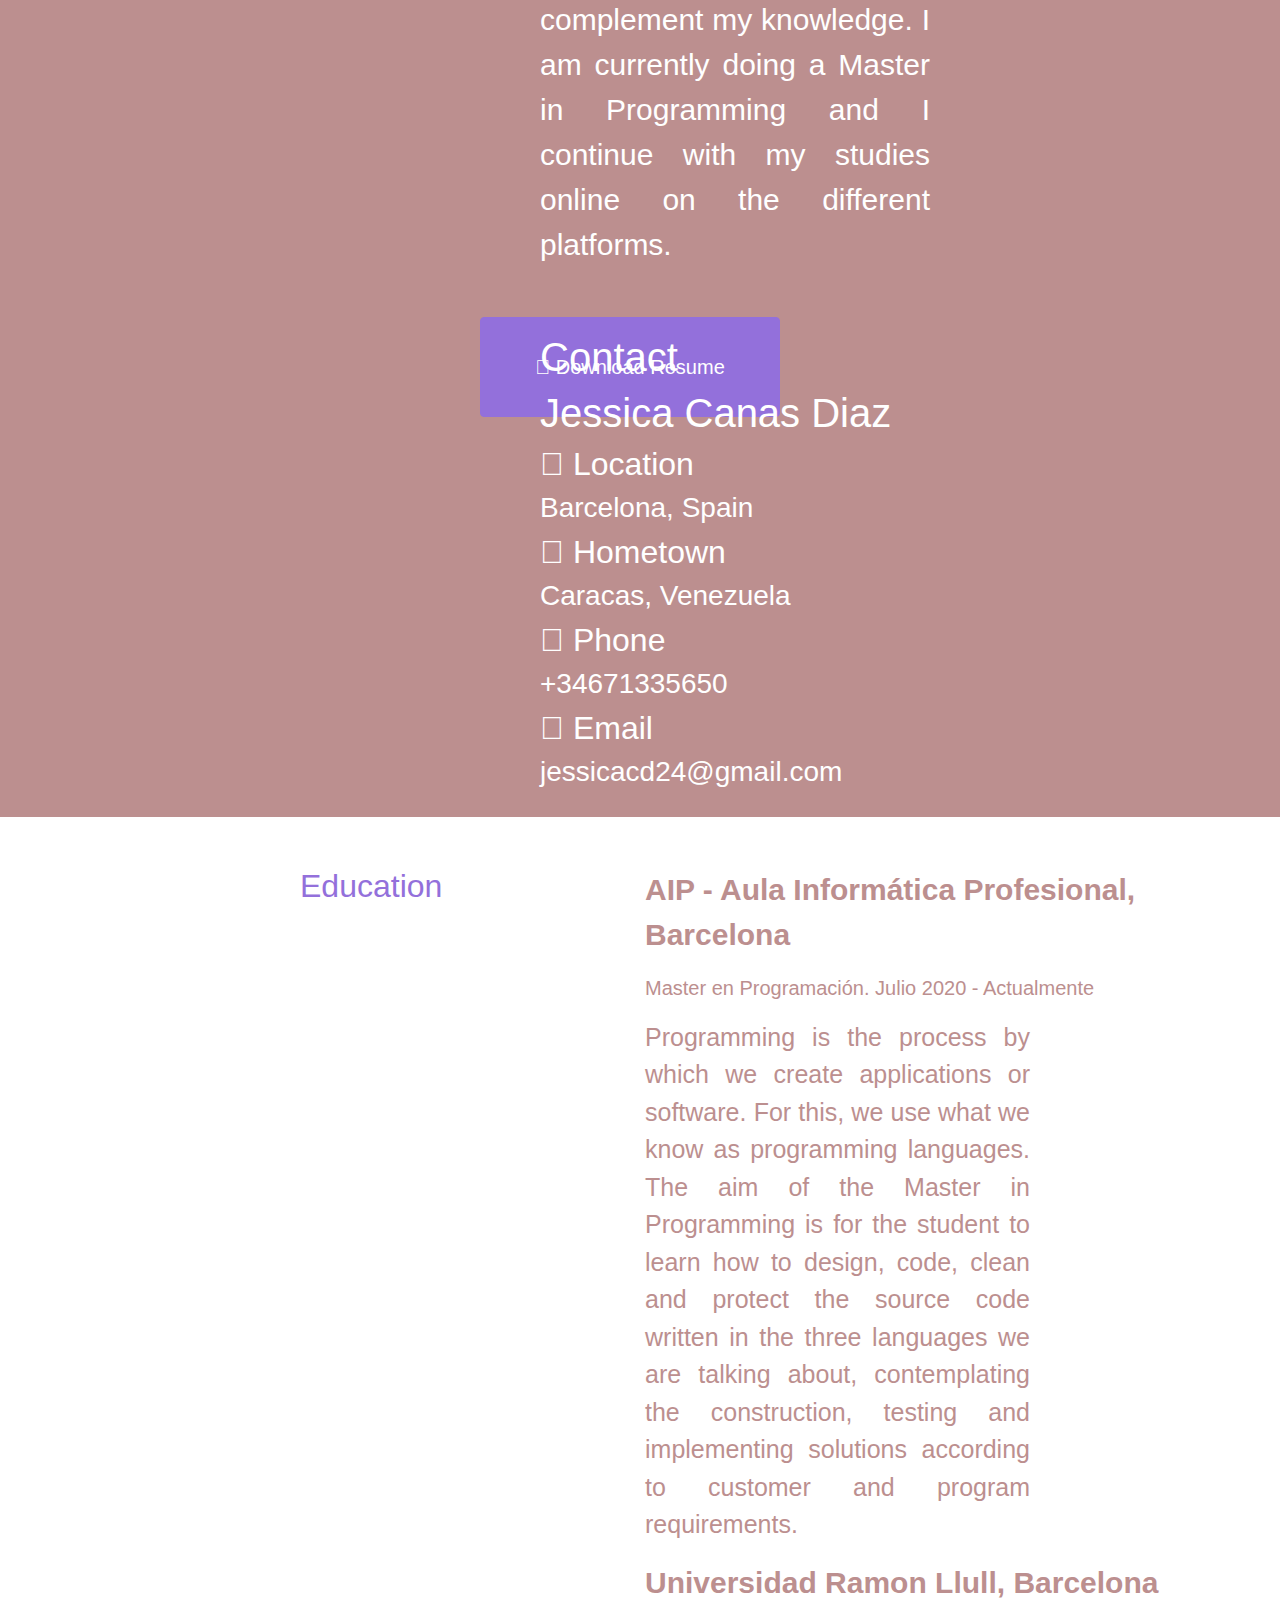
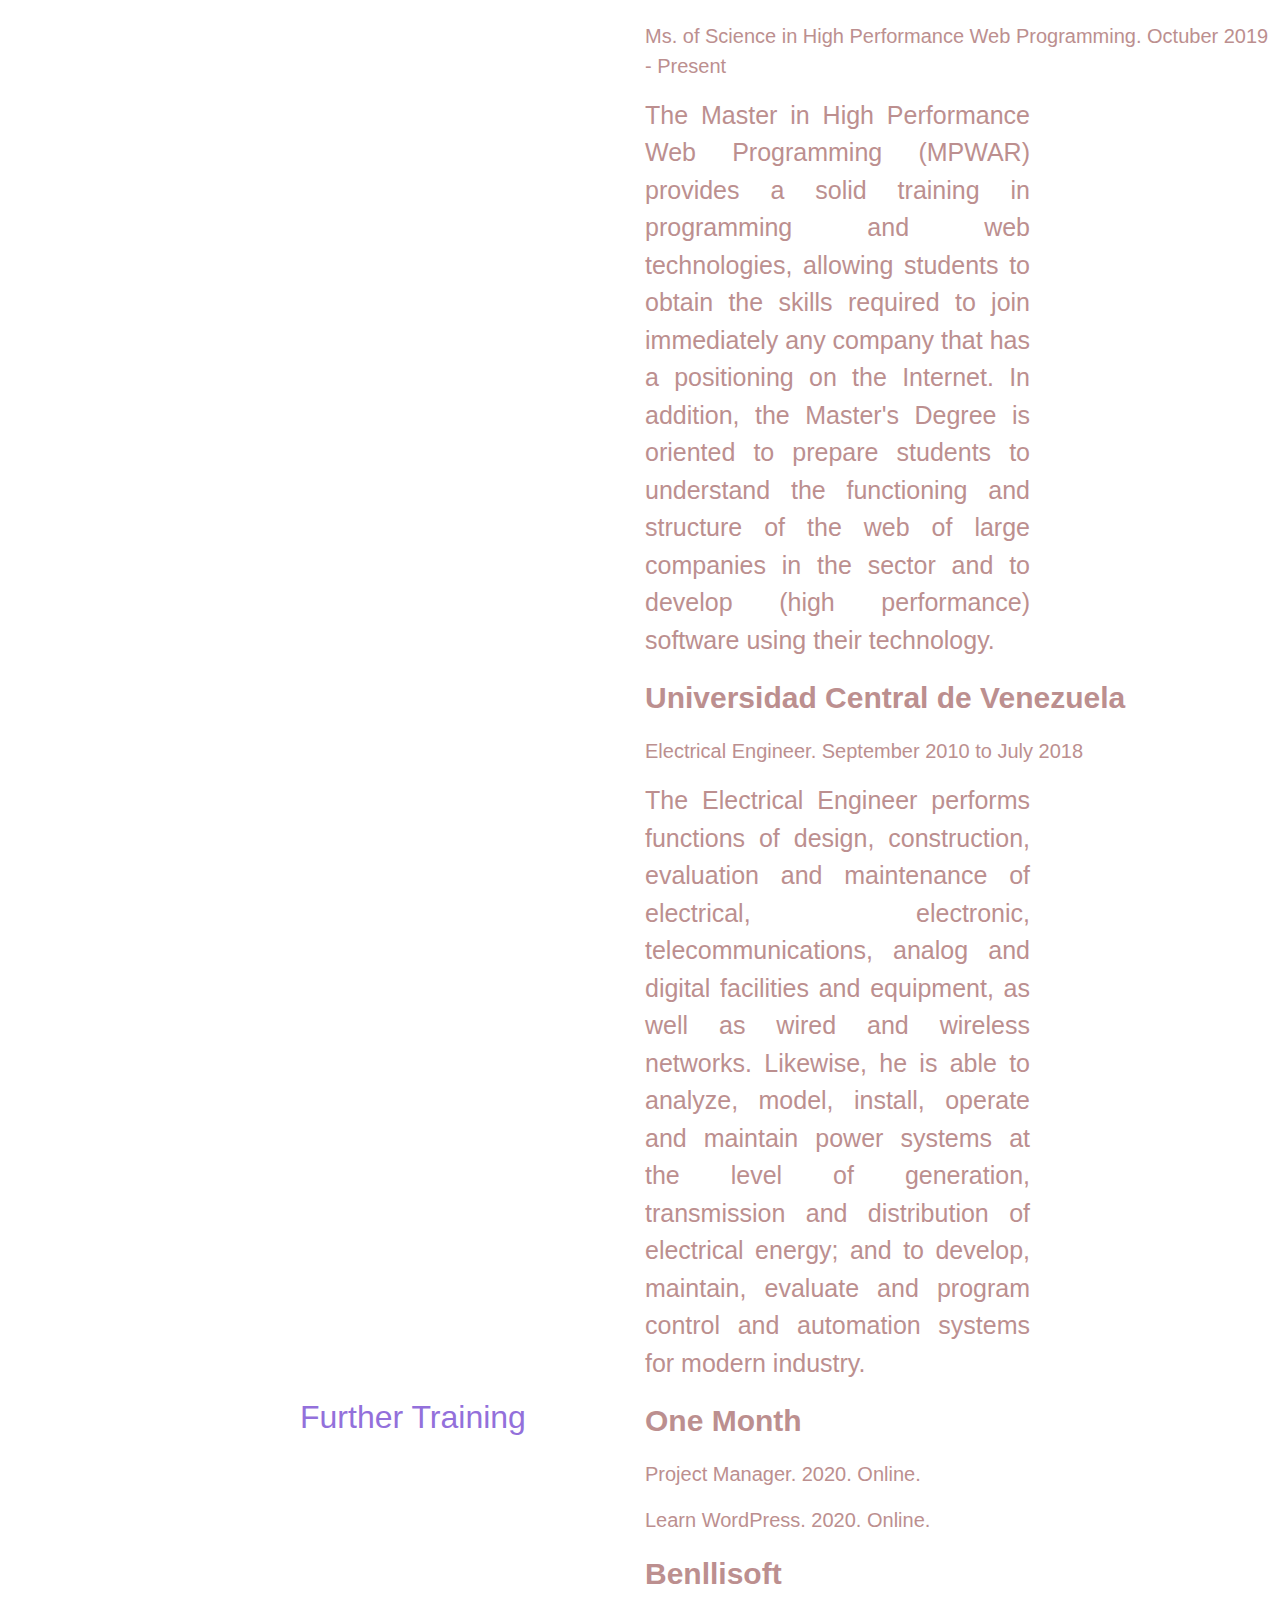
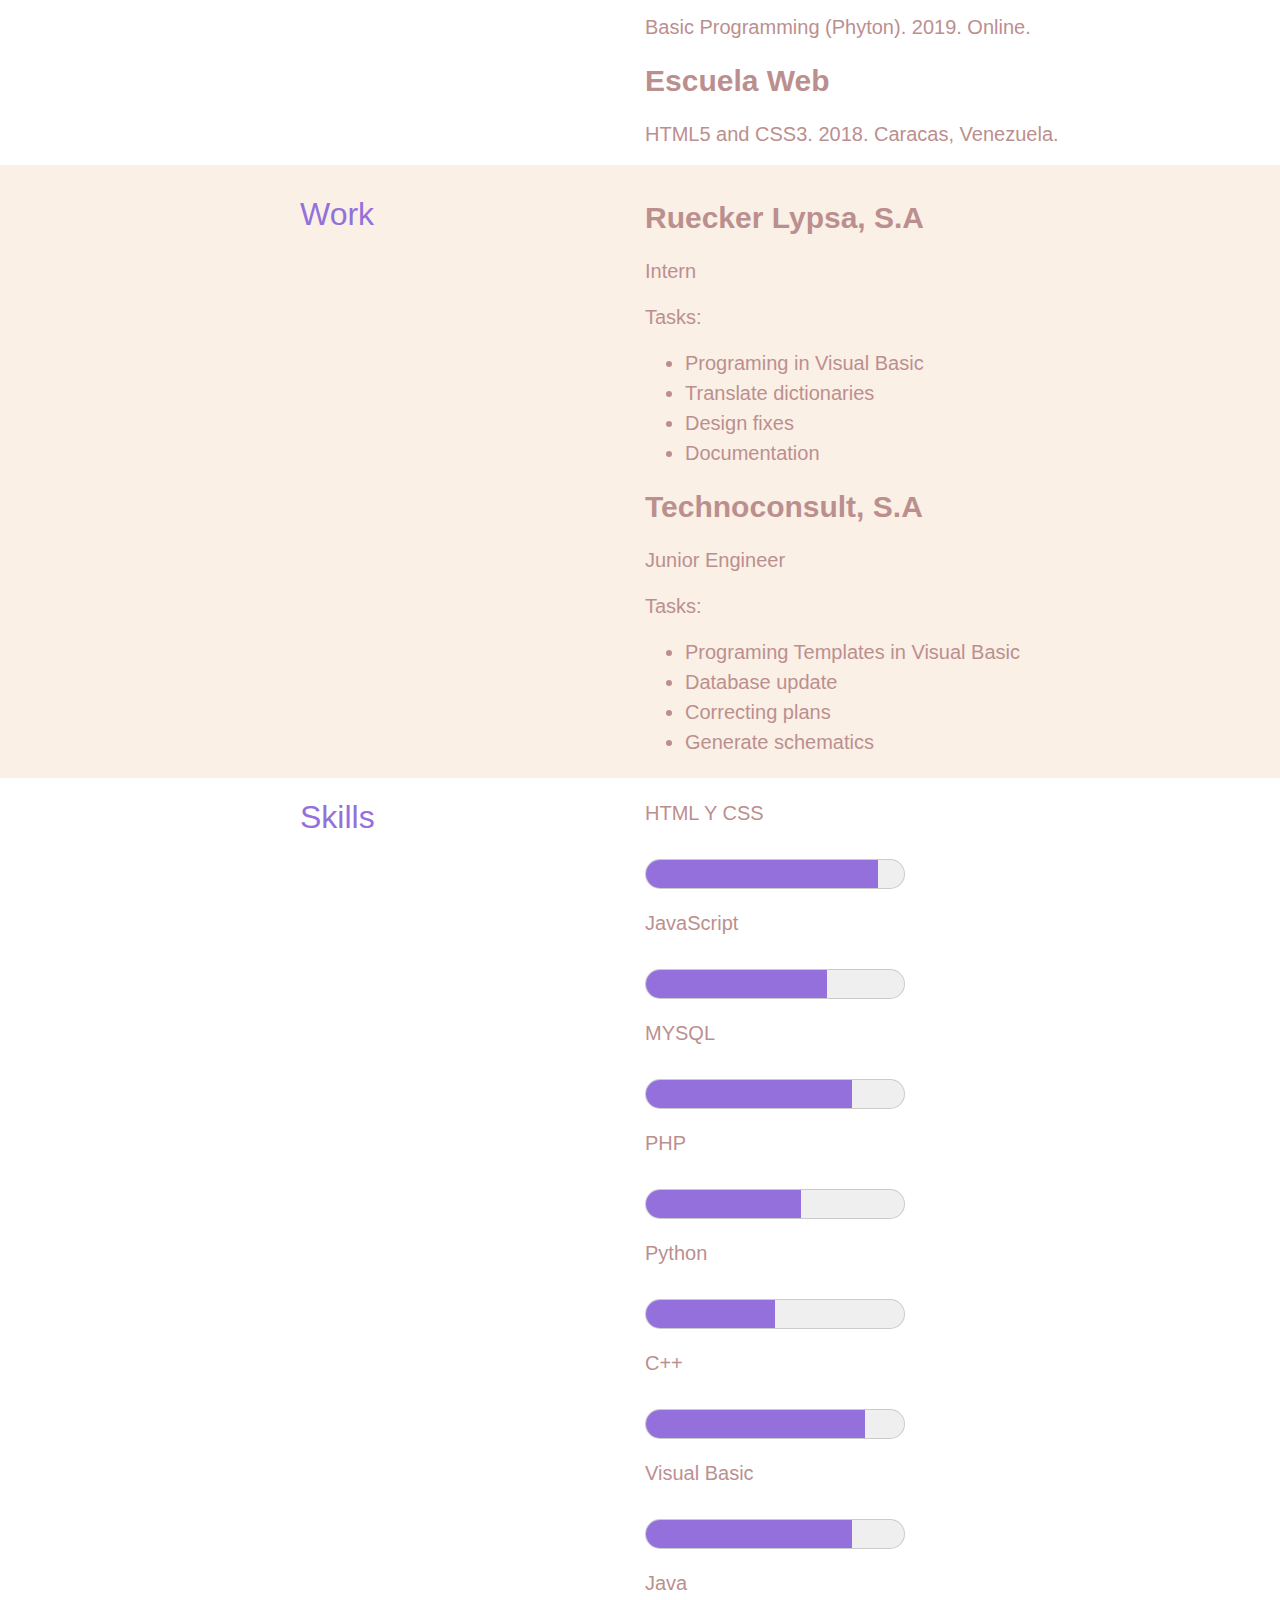
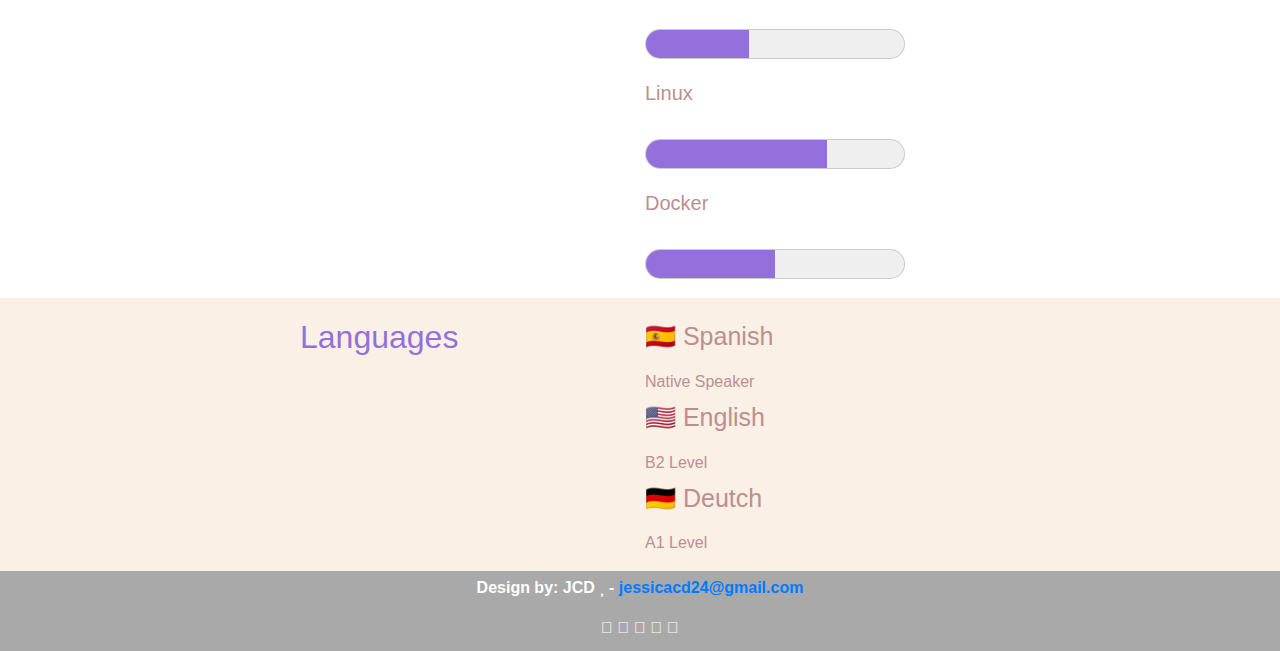
==== commit d4596118: "spanish version" ====
--- a/index.html
+++ b/index.html
@@ -1,12 +1,30 @@
 <!DOCTYPE html>
 <html lang="en">
 <head>
+    <meta charset="UTF-8">
+    <meta name="viewport" content="width=device-width, initial-scale=1.0">
+    <meta http-equiv="X-UA-Compatible" content="ie=edge">
     <title>Jessica Canas Diaz - Resume</title>
+    <link rel="icon" type="image/png" href="img/avatar.png" sizes="64x64">
     <link rel="stylesheet" href="css/index.css">
     <link rel="stylesheet" href="css/fontawesome.min.css">
+    <link rel="stylesheet" href="https://cdnjs.cloudflare.com/ajax/libs/font-awesome/4.6.3/css/font-awesome.min.css">
     <link rel="stylesheet" href="https://maxcdn.bootstrapcdn.com/bootstrap/4.0.0/css/bootstrap.min.css" integrity="sha384-Gn5384xqQ1aoWXA+058RXPxPg6fy4IWvTNh0E263XmFcJlSAwiGgFAW/dAiS6JXm" crossorigin="anonymous">
 </head>
 <body>
+    <div class="menu">
+        <nav class="navbar navbar-expand-lg navbar-light bg-light">
+            <button class="navbar-toggler" type="button" data-toggle="collapse" data-target="#navbarNavAltMarkup" aria-controls="navbarNavAltMarkup" aria-expanded="false" aria-label="Toggle navigation">
+                <span class="navbar-toggler-icon"></span>
+            </button>
+            <div class="collapse navbar-collapse" id="navbarNavAltMarkup">
+                <div class="navbar-nav">
+                    <a class="nav-item nav-link active" href="index.html">English<span class="sr-only">(current)</span></a>
+                    <a class="nav-item nav-link" href="index-esp.html">Spanish</a>
+                </div>
+            </div>
+        </nav>
+    </div>
     <div class="header">
         <img alt="Desktop" class="headImage" src="img/desktop.jpg"/>
         <h1 class="name">JESSICA CANAS DIAZ</h1>
@@ -14,84 +32,96 @@
     </div>
     <div class="aboutMe">
         <h1 class="aboutMe-title">About Me</h1>
-        <p  class="description"><img alt="Avatar" class="avatar" src="img/avatar.jpeg"/>I am an electrical engineer graduated from the Central University of Venezuela, with experience in project engineering.
+        <img alt="Avatar" class="avatar" src="img/avatar.jpeg"/>
+        <p  class="description">I am an electrical engineer graduated from the Central University of Venezuela, with experience in project engineering.
             A few years ago I began to get involved in the world of programming by taking courses in Venezuela, then in 2019
             I came to Barcelona Spain to do a Master in High Performance Web Programming and I did several online courses to
             complement my knowledge.
             I am currently doing a Master in Programming and I continue with my studies online on the different platforms.
         </p>
+
         <div class="contact">
-            <h1 class="contactTitle">Contact</h1>
-            <h1 class="contactName">Jessica Canas Diaz</h1>
-            <i class="fas fa-globe-americas"> </i>
-            <h2>Location</h2>
+            <h1>Contact</h1>
+            <h1>Jessica Canas Diaz</h1>
+            <h2><i class="fas fa-globe-americas"> </i> Location</h2>
             <h3>Barcelona, Spain</h3>
-            <i class="fas fa-globe"> </i>
-            <h2>Hometown</h2>
+            <h2><i class="fas fa-globe"> </i> Hometown</h2>
             <h3>Caracas, Venezuela</h3>
-            <i class="fas fa-phone-alt"> </i>
-            <h2>Phone</h2>
+            <h2><i class="fas fa-phone-alt"> </i> Phone</h2>
             <h3>+34671335650</h3>
-            <i class="fas fa-envelope-open-text"> </i>
-            <h2>Email</h2>
+            <h2><i class="fas fa-envelope-open-text"> </i> Email</h2>
             <h3>jessicacd24@gmail.com</h3>
         </div>
         <button type="button" class="btn btn-success" id="btn"> <i class="fas fa-download"></i> <a id="resume-link" href="doc/JessicaCanasResume.pdf">Download Resume</a> </button>
     </div>
+
     <div class="education">
         <h2 class="education-title">Education</h2>
-        <p class="education-school">Universidad Ramon Llull, Barcelona</p>
-        <p class="education-degree">Ms. of Science in High Performance Web Programming. Octuber 2019 - Present</p>
-        <p class="education-description">The Master in High Performance Web Programming (MPWAR) provides a
-            solid training in programming and web technologies, allowing students to obtain the skills
-            required to join immediately any company that has a positioning on the Internet. In addition,
-            the Master's Degree is oriented to prepare students to understand the functioning and structure
-            of the web of large companies in the sector and to develop (high performance) software using
-            their technology.
-        </p>
+        <div class="education-degree">
+            <p class="generic-title">AIP - Aula Informática Profesional, Barcelona</p>
+            <p>Master en Programación. Julio 2020 - Actualmente</p>
+            <p class="generic-description">Programming is the process by which we create applications
+                or software. For this, we use what we know as programming languages. The aim of the
+                Master in Programming is for the student to learn how to design, code, clean and protect the
+                source code written in the three languages we are talking about, contemplating the construction,
+                testing and implementing solutions according to customer and program requirements.
+            </p>
 
-        <p class="education-school" id="ucv-title">Universidad Central de Venezuela</p>
-        <p class="education-degree">Electrical Engineer. September 2010 to July 2018</p>
-        <p class="education-description">The Electrical Engineer performs functions of design, construction,
-            evaluation and maintenance of electrical, electronic, telecommunications, analog and digital
-            facilities and equipment, as well as wired and wireless networks. Likewise, he is able to
-            analyze, model, install, operate and maintain power systems at the level of generation,
-            transmission and distribution of electrical energy; and to develop, maintain, evaluate and
-            program control and automation systems for modern industry.
-        </p>
+            <p class="generic-title">Universidad Ramon Llull, Barcelona</p>
+            <p>Ms. of Science in High Performance Web Programming. Octuber 2019 - Present</p>
+            <p class="generic-description">The Master in High Performance Web Programming (MPWAR) provides a
+                solid training in programming and web technologies, allowing students to obtain the skills
+                required to join immediately any company that has a positioning on the Internet. In addition,
+                the Master's Degree is oriented to prepare students to understand the functioning and structure
+                of the web of large companies in the sector and to develop (high performance) software using
+                their technology.
+            </p>
+
+            <p class="generic-title">Universidad Central de Venezuela</p>
+            <p>Electrical Engineer. September 2010 to July 2018</p>
+            <p class="generic-description">The Electrical Engineer performs functions of design, construction,
+                evaluation and maintenance of electrical, electronic, telecommunications, analog and digital
+                facilities and equipment, as well as wired and wireless networks. Likewise, he is able to
+                analyze, model, install, operate and maintain power systems at the level of generation,
+                transmission and distribution of electrical energy; and to develop, maintain, evaluate and
+                program control and automation systems for modern industry.
+            </p>
+        </div>
 
         <h2 class="education-title">Further Training</h2>
-        <p class="education-school" id="oneMonth">One Month</p>
-        <p class="education-degree">Project Manager.  2020. Online.</p>
-        <p class="education-degree">Learn WordPress.  2020. Online.</p>
-        <p class="education-school" id="benllisoft">Benllisoft</p>
-        <p class="education-degree">Basic Programming (Phyton).  2019. Online.</p>
-        <p class="education-school" id="school-web">Escuela Web</p>
-        <p class="education-degree">HTML5 and CSS3.  2018. Caracas, Venezuela.</p>
+        <div class="education-degree">
+            <p class="generic-title">One Month</p>
+            <p >Project Manager.  2020. Online.</p>
+            <p >Learn WordPress.  2020. Online.</p>
+            <p class="generic-title">Benllisoft</p>
+            <p >Basic Programming (Phyton).  2019. Online.</p>
+            <p class="generic-title">Escuela Web</p>
+            <p>HTML5 and CSS3.  2018. Caracas, Venezuela.</p>
+        </div>
     </div>
+
     <div class="work">
-        <h2 class="education-title">Work</h2>
-        <p class="education-school" id="ruecker">Ruecker Lypsa, S.A</p>
+            <h2 class="education-title">Work</h2>
         <div class="education-degree">
-            <p>Intern</p>
-            <p>Tasks:</p>
-            <ul>
-                <li>Programing in Visual Basic</li>
-                <li>Translate dictionaries</li>
-                <li>Design fixes</li>
-                <li>Documentation</li>
-            </ul>
-        </div>
-        <p class="education-school" id="technoconsult">Technoconsult, S.A</p>
-        <div class="education-degree">
-            <p>Junior Engineer</p>
-            <p>Tasks:</p>
-            <ul>
-                <li>Pragraming Templates in Visual Basic</li>
-                <li>Database update</li>
-                <li>Correcting plans</li>
-                <li>Generate schematics</li>
-            </ul>
+            <p class="generic-title">Ruecker Lypsa, S.A</p>
+                <p>Intern</p>
+                <p>Tasks:</p>
+                <ul>
+                    <li>Programing in Visual Basic</li>
+                    <li>Translate dictionaries</li>
+                    <li>Design fixes</li>
+                    <li>Documentation</li>
+                </ul>
+
+            <p class="generic-title">Technoconsult, S.A</p>
+                <p>Junior Engineer</p>
+                <p>Tasks:</p>
+                <ul>
+                    <li>Programing Templates in Visual Basic</li>
+                    <li>Database update</li>
+                    <li>Correcting plans</li>
+                    <li>Generate schematics</li>
+                </ul>
         </div>
     </div>
 
@@ -125,17 +155,24 @@
     <div class="languages">
         <h2 class="education-title">Languages</h2>
         <div class="education-degree">
-            <p>Spanish</p>
+            <p style="font-size: 25px;">&#x1F1EA;&#x1F1F8; Spanish</p>
             <h6>Native Speaker</h6>
-            <p>English</p>
-            <h6>B2</h6>
-            <p>Deutch</p>
-            <h6>A1</h6>
+            <p style="font-size: 25px;">&#x1f1fa;&#x1f1f2; English</p>
+            <h6>B2 Level</h6>
+            <p style="font-size: 25px;">&#x1f1e9;&#x1f1ea; Deutch</p>
+            <h6>A1 Level</h6>
         </div>
     </div>
 
     <footer>
-        <p>Author: JCD  <i class="fas fa-heart"> </i> - <a href="mailto:jessicacd24@gmail.com">jessicacd24@gmail.com</a></p>
+        <p>Design by: JCD  <i class="fas fa-heart"> </i> - <a href="mailto:jessicacd24@gmail.com">jessicacd24@gmail.com</a></p>
+        <div class="media-author">
+            <i class="fab fa-github-square"><a href="https://github.com/jessicacd24/"></a></i>
+            <i class="fab fa-facebook-square"><a href="https://www.facebook.com/jessica.canas.585"></a></i>
+            <i class="fab fa-twitter-square"><a href="https://twitter.com/jekanas"></a> </i>
+            <i class="fab fa-instagram-square"><a href="https://www.instagram.com/jess_2403/"></a></i>
+            <i class="fab fa-linkedin"><a href="https://www.linkedin.com/in/jessica-ca%C3%B1as-18683a124/"></a> </i>
+        </div>
     </footer>
 </body>
-</html>+</html>
--- a/css/index.css
+++ b/css/index.css
@@ -27,37 +27,33 @@
 {
     background-color: rosybrown;
     color: white;
+    padding-left: 540px;
 }
 
 .aboutMe-title
 {
-    padding-left: 480px;
     padding-top: 50px;
     padding-bottom: 50px;
 }
 
 .description
 {
-    padding-left: 40px;
     padding-right: 350px;
-    display: inline-block;
     font-size: 30px;
     text-align: justify;
 }
 
 .avatar
 {
+    margin-left: -350px;
     border-radius: 50%;
-    margin-left: 100px;
     height: 280px;
     width: 300px;
-    float: left;
-    margin-right: 40px;
+    position: absolute;
 }
 
 .contact
 {
-    padding-left: 480px;
     padding-top: 50px;
     padding-bottom: 20px;
 }
@@ -109,13 +105,17 @@
     float: left;
 }
 
-.education-school
+.generic-title
 {
-    display: inline-block;
-    padding-left: 200px;
+    font-weight: bolder;
     font-size: 30px;
-    color: rosybrown;
-    font-weight: bolder;
+}
+
+.generic-description
+{
+    text-align: justify;
+    font-size: 25px;
+    padding-right: 250px;
 }
 
 .education-degree
@@ -125,34 +125,6 @@
     color: rosybrown;
 }
 
-.education-description
-{
-    padding-left: 645px;
-    padding-right: 350px;
-    font-size: 25px;
-    color: rosybrown;
-    text-align: justify;
-}
-
-#ucv-title
-{
-    padding-left: 640px;
-}
-
-#oneMonth
-{
-    padding-left: 115px;
-}
-
-#benllisoft
-{
-    padding-left: 640px;
-}
-
-#school-web
-{
-    padding-left: 640px;
-}
 .work
 {
     background-color: linen;
@@ -207,6 +179,6 @@
     text-align: center;
     width: 100%;
     text-decoration: none;
-    height: 50px;
+    height: 80px;
     padding-top: 5px;
 }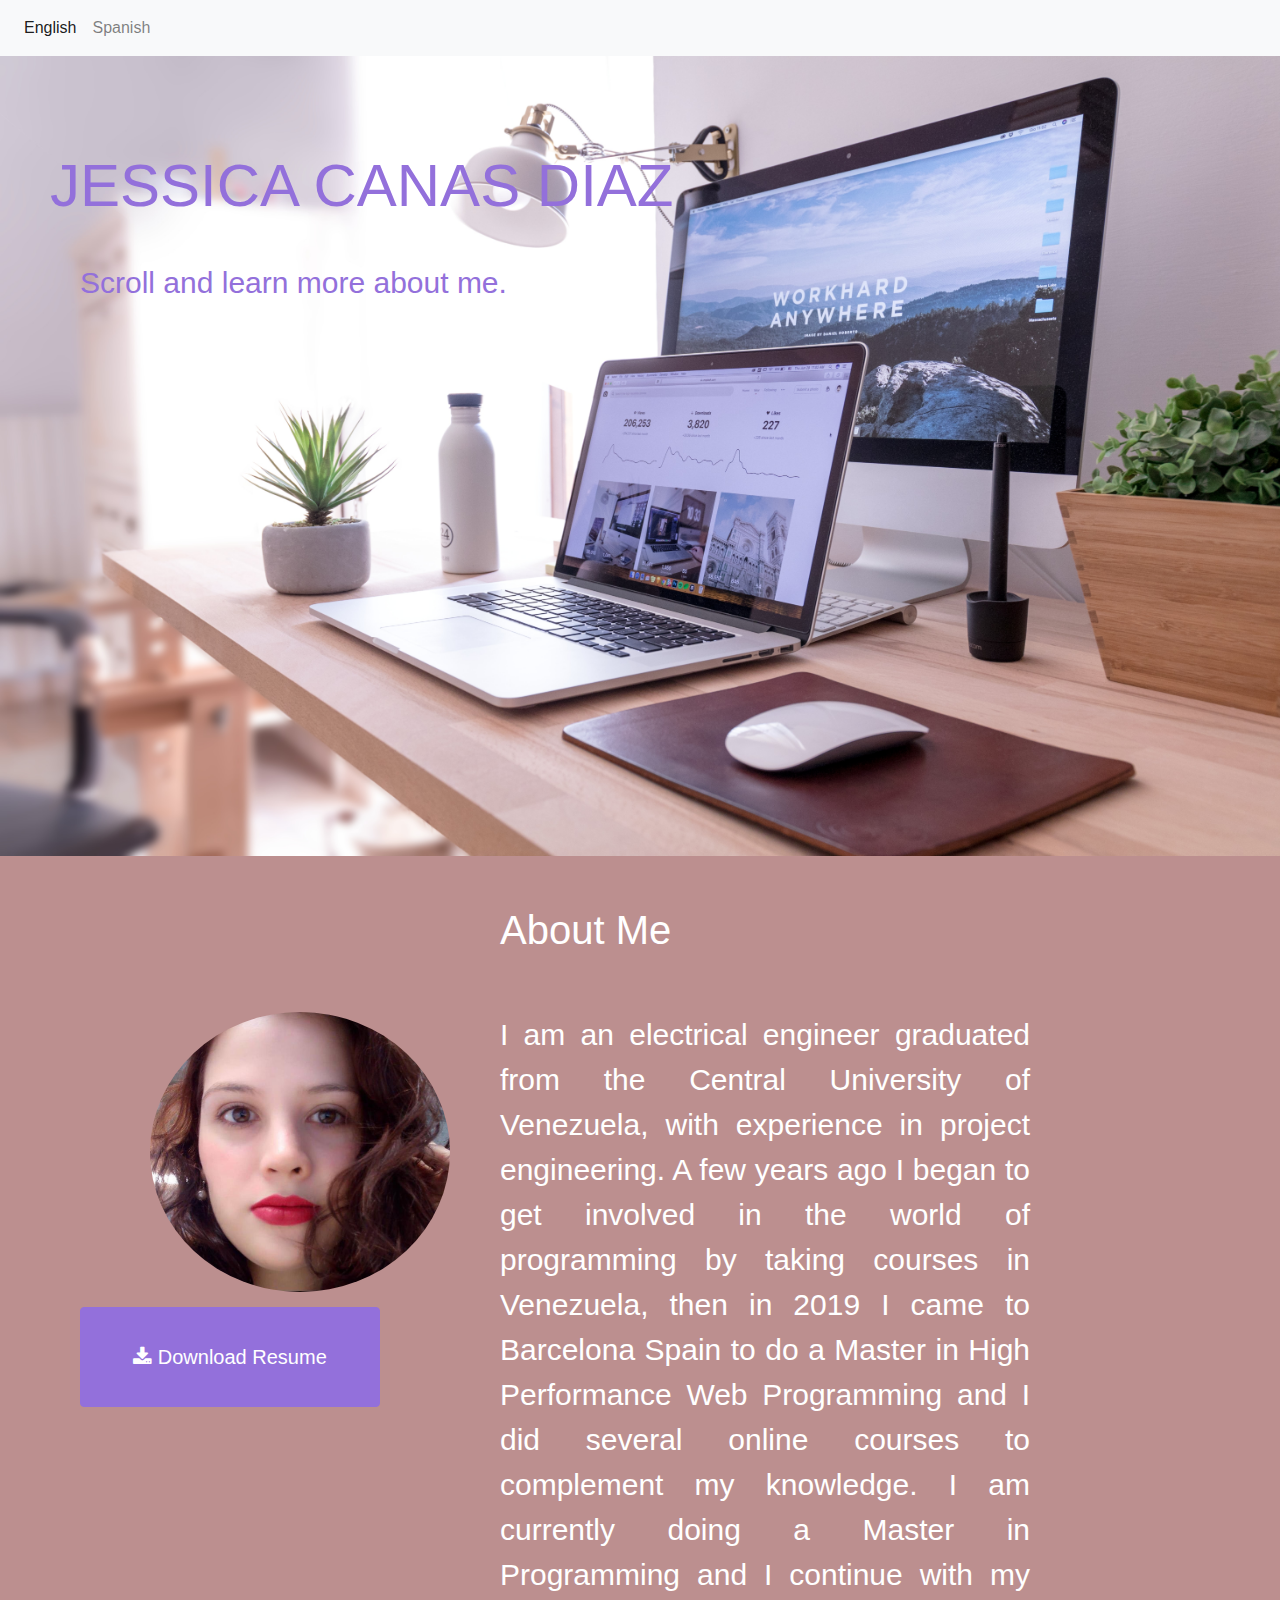
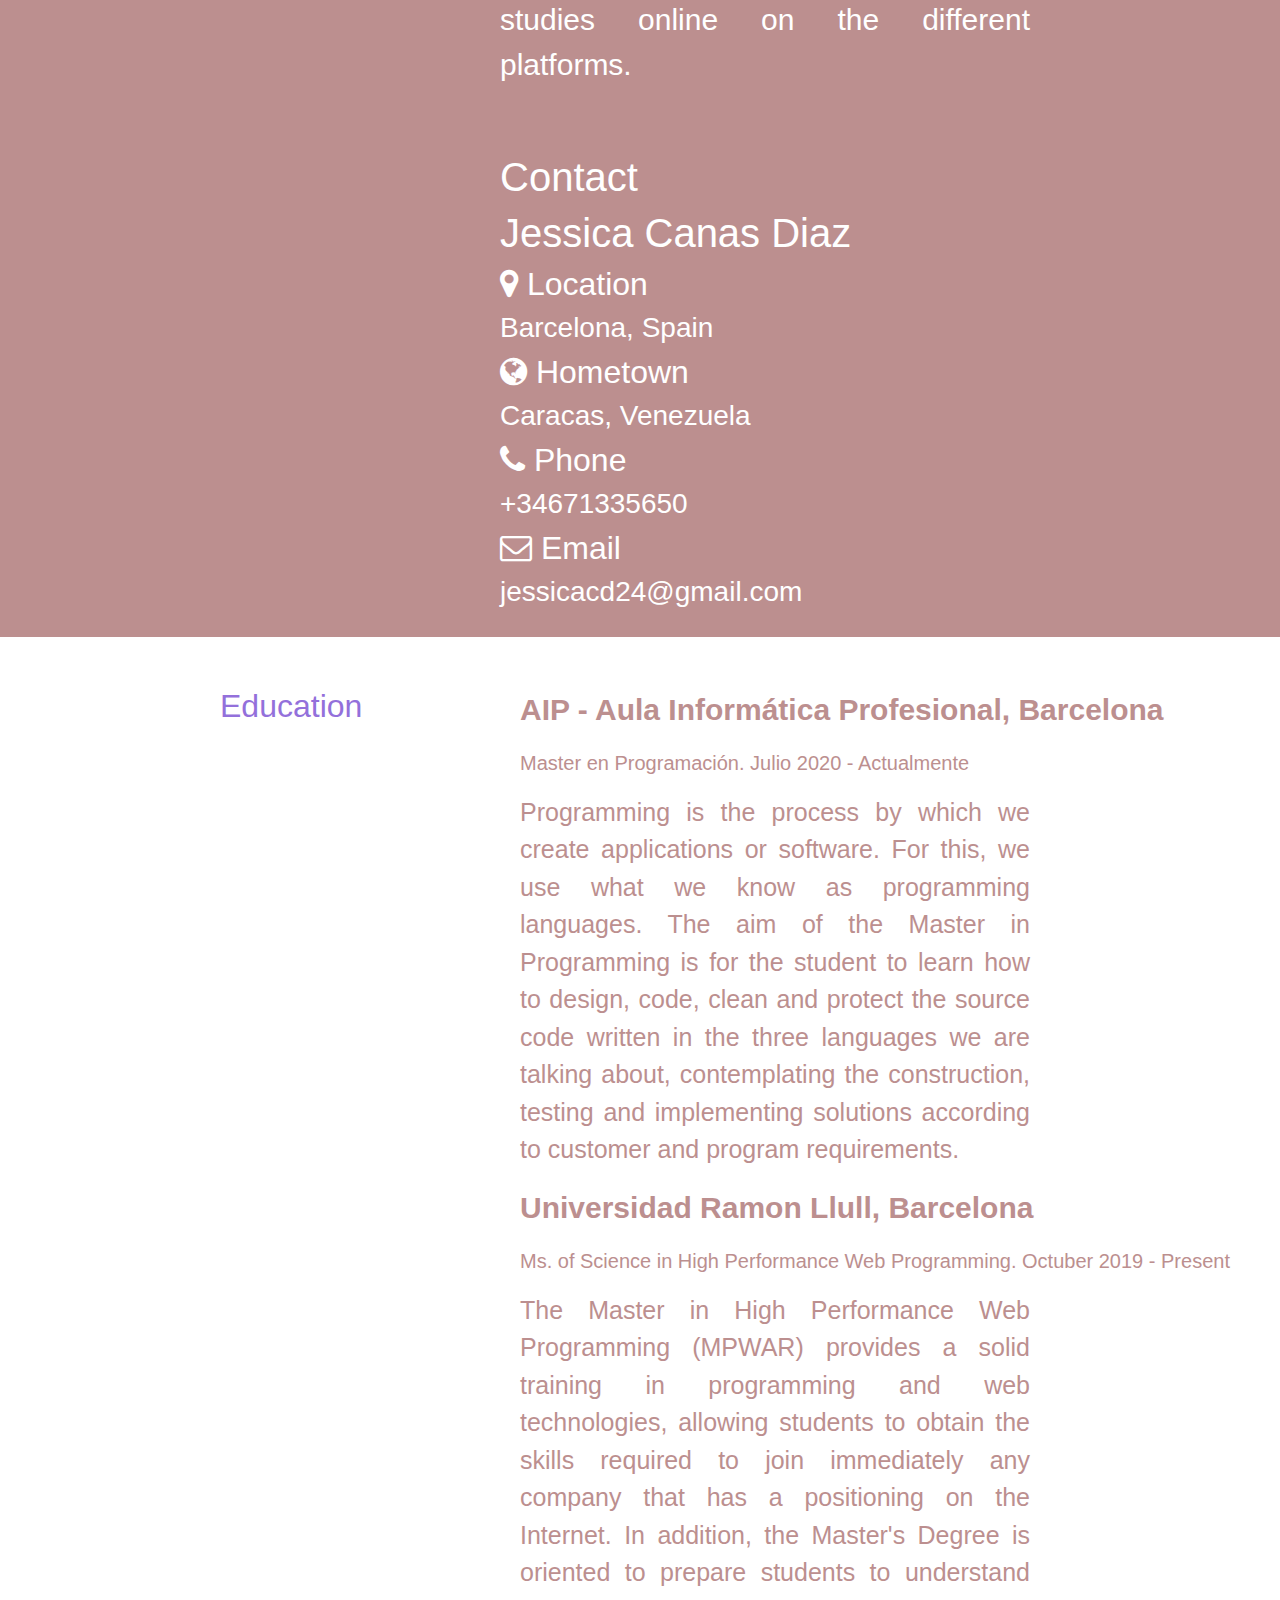
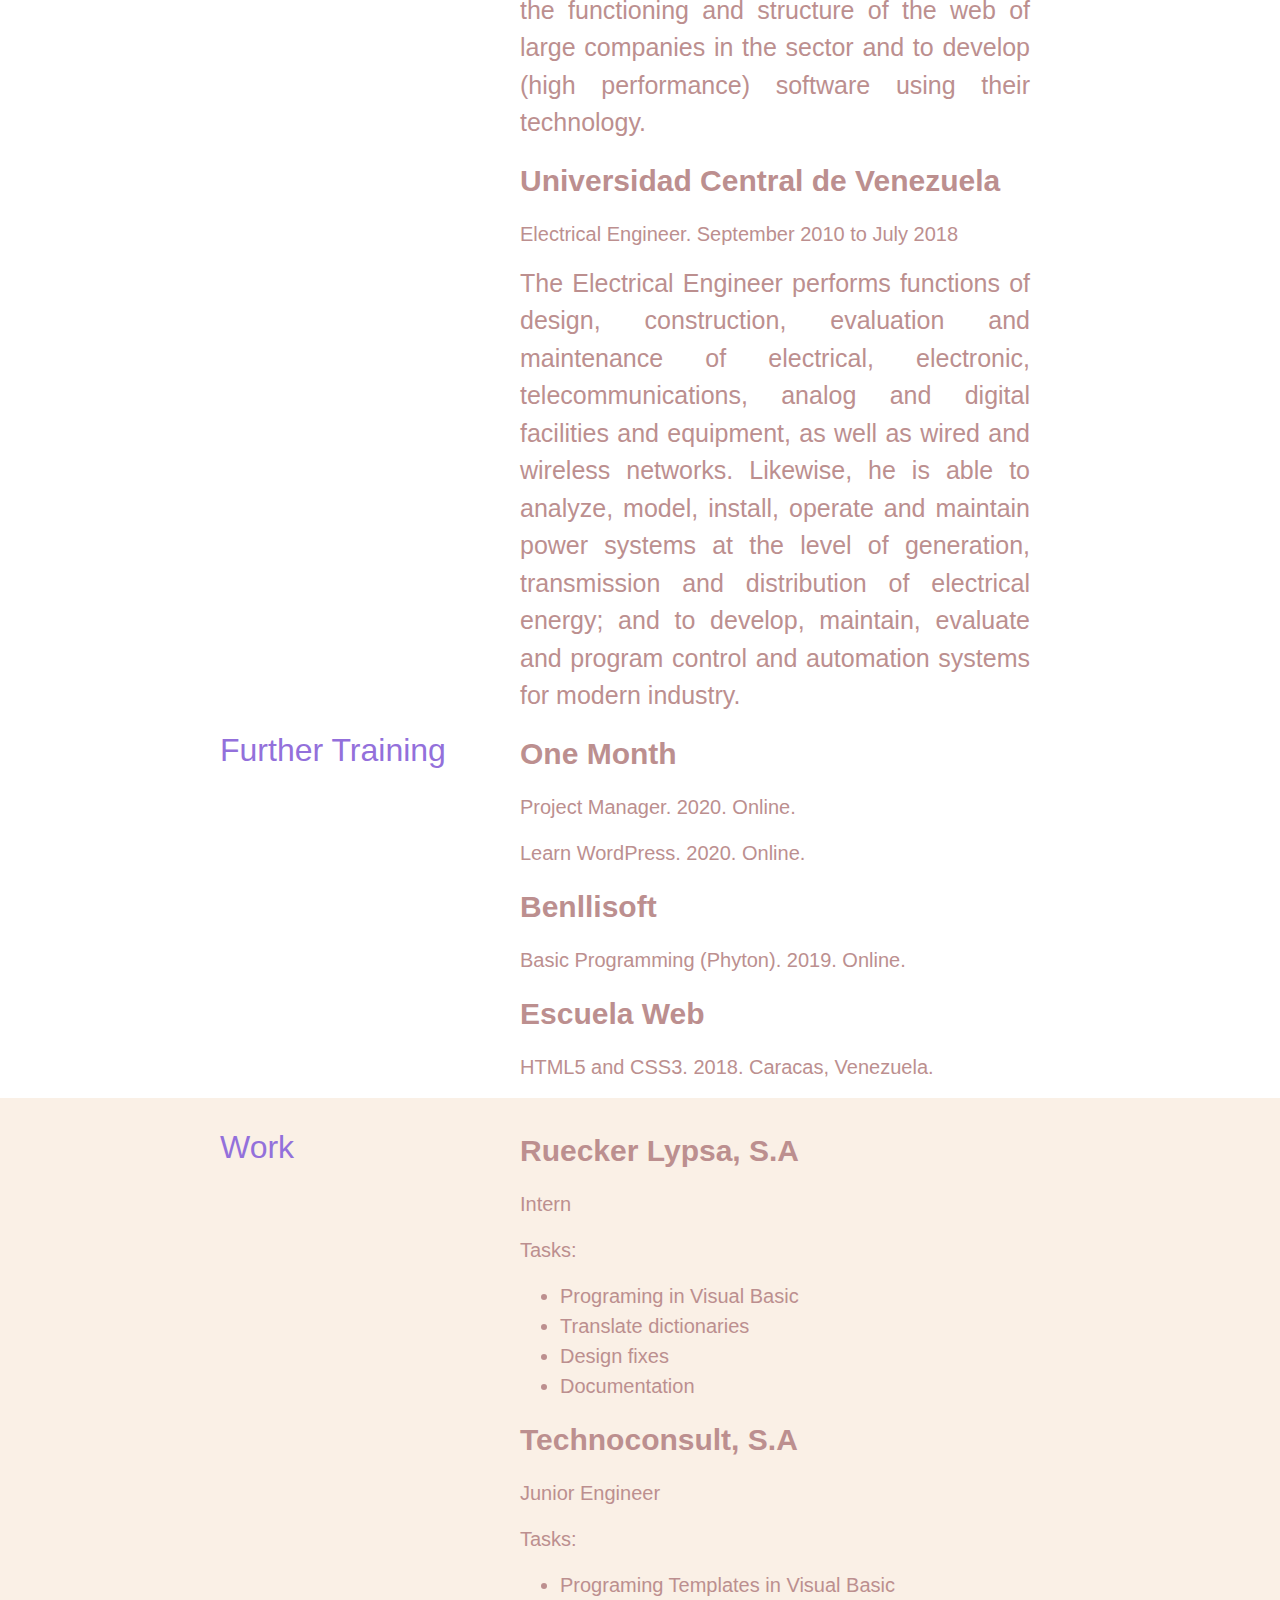
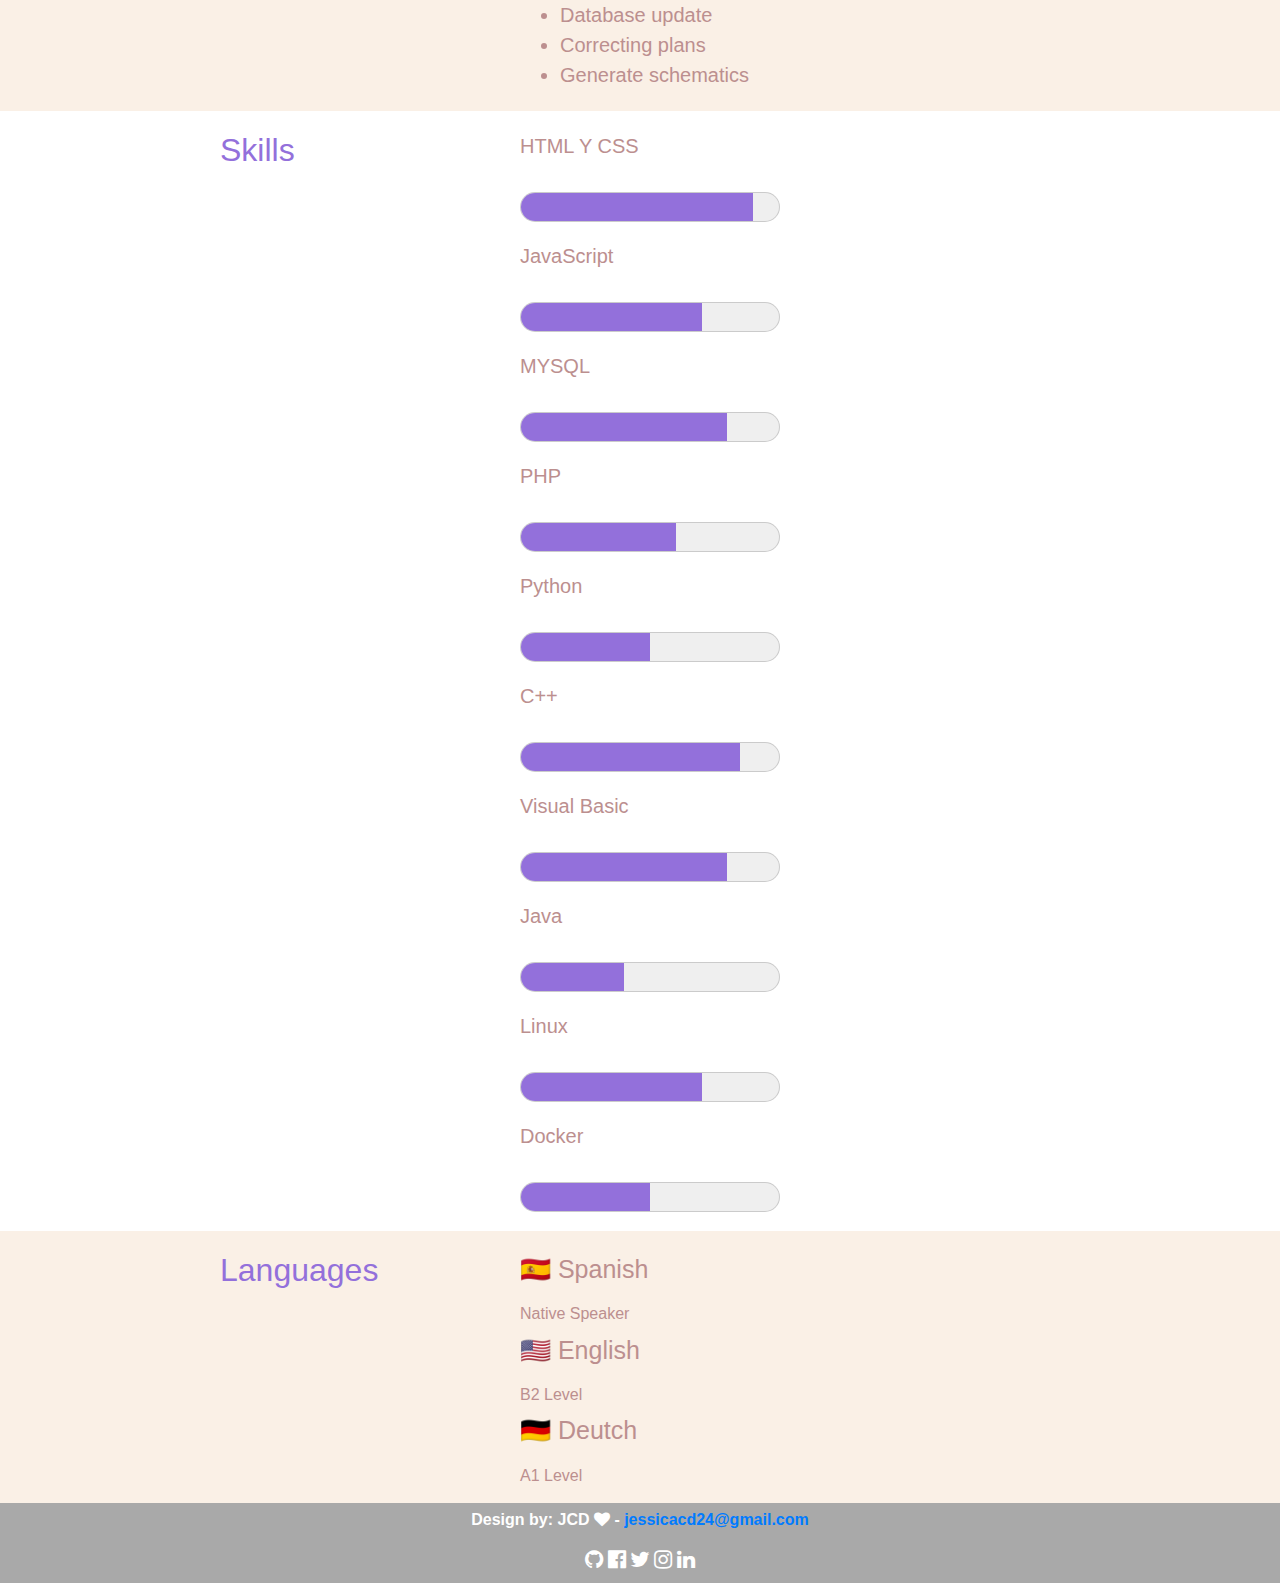
==== commit 457db635: "some improvements" ====
--- a/index.html
+++ b/index.html
@@ -25,6 +25,7 @@
             </div>
         </nav>
     </div>
+
     <div class="header">
         <img alt="Desktop" class="headImage" src="img/desktop.jpg"/>
         <h1 class="name">JESSICA CANAS DIAZ</h1>
@@ -43,20 +44,20 @@
         <div class="contact">
             <h1>Contact</h1>
             <h1>Jessica Canas Diaz</h1>
-            <h2><i class="fas fa-globe-americas"> </i> Location</h2>
+            <h2><i class="fa fa-map-marker"> </i> Location</h2>
             <h3>Barcelona, Spain</h3>
-            <h2><i class="fas fa-globe"> </i> Hometown</h2>
+            <h2><i class="fa fa-globe"> </i> Hometown</h2>
             <h3>Caracas, Venezuela</h3>
-            <h2><i class="fas fa-phone-alt"> </i> Phone</h2>
+            <h2><i class="fa fa-phone"> </i> Phone</h2>
             <h3>+34671335650</h3>
-            <h2><i class="fas fa-envelope-open-text"> </i> Email</h2>
+            <h2><i class="fa fa-envelope-o"> </i> Email</h2>
             <h3>jessicacd24@gmail.com</h3>
         </div>
-        <button type="button" class="btn btn-success" id="btn"> <i class="fas fa-download"></i> <a id="resume-link" href="doc/JessicaCanasResume.pdf">Download Resume</a> </button>
     </div>
+    <button type="button" class="btn btn-success" id="btn"> <i class="fa fa-download"></i> <a id="resume-link" href="doc/JessicaCanasResume.pdf">Download Resume</a> </button>
 
     <div class="education">
-        <h2 class="education-title">Education</h2>
+        <h2 class="first-title">Education</h2>
         <div class="education-degree">
             <p class="generic-title">AIP - Aula Informática Profesional, Barcelona</p>
             <p>Master en Programación. Julio 2020 - Actualmente</p>
@@ -88,7 +89,7 @@
             </p>
         </div>
 
-        <h2 class="education-title">Further Training</h2>
+        <h2 class="first-title">Further Training</h2>
         <div class="education-degree">
             <p class="generic-title">One Month</p>
             <p >Project Manager.  2020. Online.</p>
@@ -101,9 +102,9 @@
     </div>
 
     <div class="work">
-            <h2 class="education-title">Work</h2>
-        <div class="education-degree">
-            <p class="generic-title">Ruecker Lypsa, S.A</p>
+            <h2 class="first-title">Work</h2>
+            <div class="education-degree">
+                <p class="generic-title">Ruecker Lypsa, S.A</p>
                 <p>Intern</p>
                 <p>Tasks:</p>
                 <ul>
@@ -113,7 +114,7 @@
                     <li>Documentation</li>
                 </ul>
 
-            <p class="generic-title">Technoconsult, S.A</p>
+                <p class="generic-title">Technoconsult, S.A</p>
                 <p>Junior Engineer</p>
                 <p>Tasks:</p>
                 <ul>
@@ -122,11 +123,11 @@
                     <li>Correcting plans</li>
                     <li>Generate schematics</li>
                 </ul>
-        </div>
+            </div>
     </div>
 
     <div class="skills">
-        <h2 class="education-title">Skills</h2>
+        <h2 class="first-title">Skills</h2>
 
         <div class="education-degree">
             <p>HTML Y CSS</p>
@@ -153,7 +154,7 @@
     </div>
 
     <div class="languages">
-        <h2 class="education-title">Languages</h2>
+        <h2 class="first-title">Languages</h2>
         <div class="education-degree">
             <p style="font-size: 25px;">&#x1F1EA;&#x1F1F8; Spanish</p>
             <h6>Native Speaker</h6>
@@ -165,13 +166,13 @@
     </div>
 
     <footer>
-        <p>Design by: JCD  <i class="fas fa-heart"> </i> - <a href="mailto:jessicacd24@gmail.com">jessicacd24@gmail.com</a></p>
+        <p>Design by: JCD  <i class="fa fa-heart"> </i> - <a href="mailto:jessicacd24@gmail.com">jessicacd24@gmail.com</a></p>
         <div class="media-author">
-            <i class="fab fa-github-square"><a href="https://github.com/jessicacd24/"></a></i>
-            <i class="fab fa-facebook-square"><a href="https://www.facebook.com/jessica.canas.585"></a></i>
-            <i class="fab fa-twitter-square"><a href="https://twitter.com/jekanas"></a> </i>
-            <i class="fab fa-instagram-square"><a href="https://www.instagram.com/jess_2403/"></a></i>
-            <i class="fab fa-linkedin"><a href="https://www.linkedin.com/in/jessica-ca%C3%B1as-18683a124/"></a> </i>
+            <i class="fa fa-github fa-lg"><a href="https://github.com/jessicacd24/"></a></i>
+            <i class="fa fa-facebook-official fa-lg"><a href="https://www.facebook.com/jessica.canas.585"></a></i>
+            <i class="fa fa-twitter fa-lg"><a href="https://twitter.com/jekanas"></a> </i>
+            <i class="fa fa-instagram fa-lg"><a href="https://www.instagram.com/jess_2403/"></a></i>
+            <i class="fa fa-linkedin fa-lg"><a href="https://www.linkedin.com/in/jessica-ca%C3%B1as-18683a124/"></a> </i>
         </div>
     </footer>
 </body>
--- a/css/index.css
+++ b/css/index.css
@@ -27,7 +27,7 @@
 {
     background-color: rosybrown;
     color: white;
-    padding-left: 540px;
+    padding-left: 500px;
 }
 
 .aboutMe-title
@@ -38,7 +38,7 @@
 
 .description
 {
-    padding-right: 350px;
+    padding-right: 250px;
     font-size: 30px;
     text-align: justify;
 }
@@ -61,8 +61,8 @@
 #btn
 {
     float: right;
-    margin-top: -500px;
-    margin-right: 500px;
+    margin-top: -930px;
+    margin-right: 900px;
     width: 300px;
     height: 100px;
     font-size: 20px;
@@ -98,9 +98,9 @@
     padding-top: 50px;
 }
 
-.education-title
+.first-title
 {
-    padding-left: 300px;
+    padding-left: 220px;
     color: mediumpurple;
     float: left;
 }
@@ -120,7 +120,7 @@
 
 .education-degree
 {
-    padding-left: 645px;
+    padding-left: 520px;
     font-size: 20px;
     color: rosybrown;
 }
@@ -181,4 +181,4 @@
     text-decoration: none;
     height: 80px;
     padding-top: 5px;
-}+}
